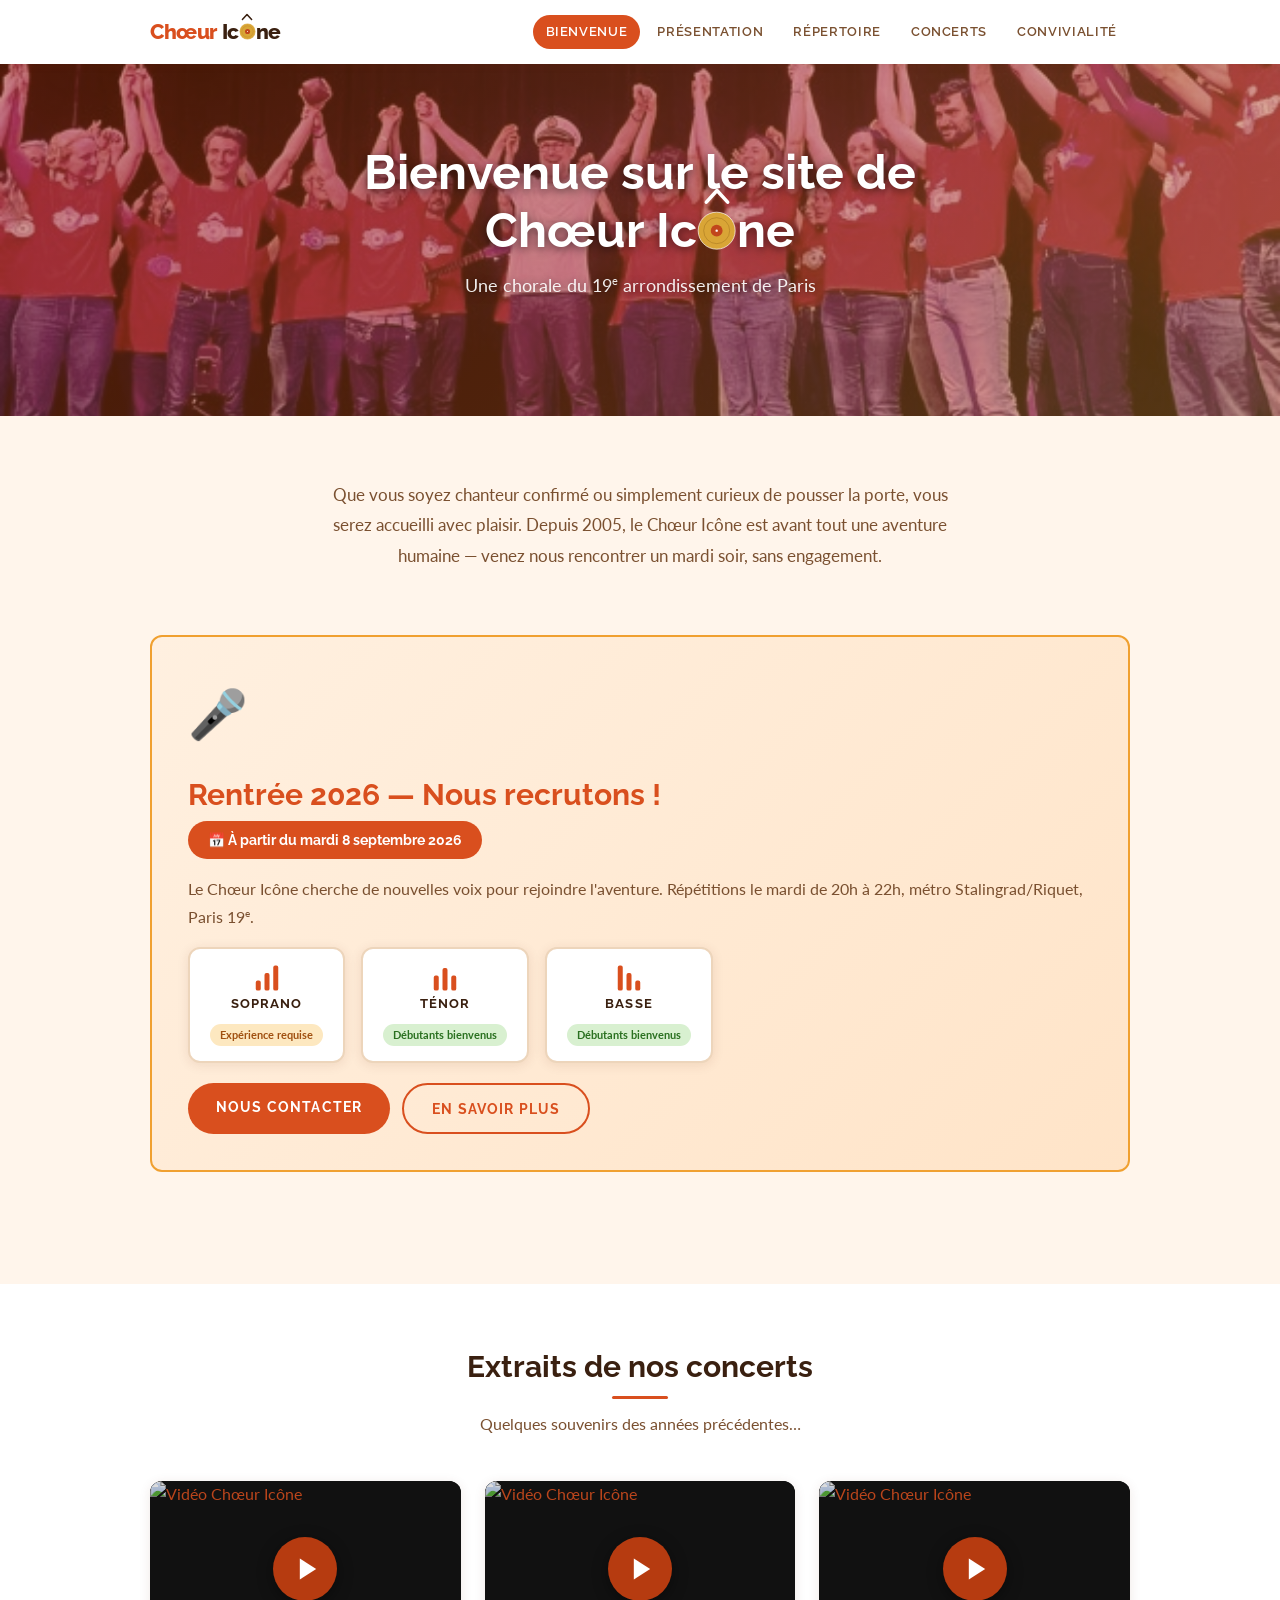
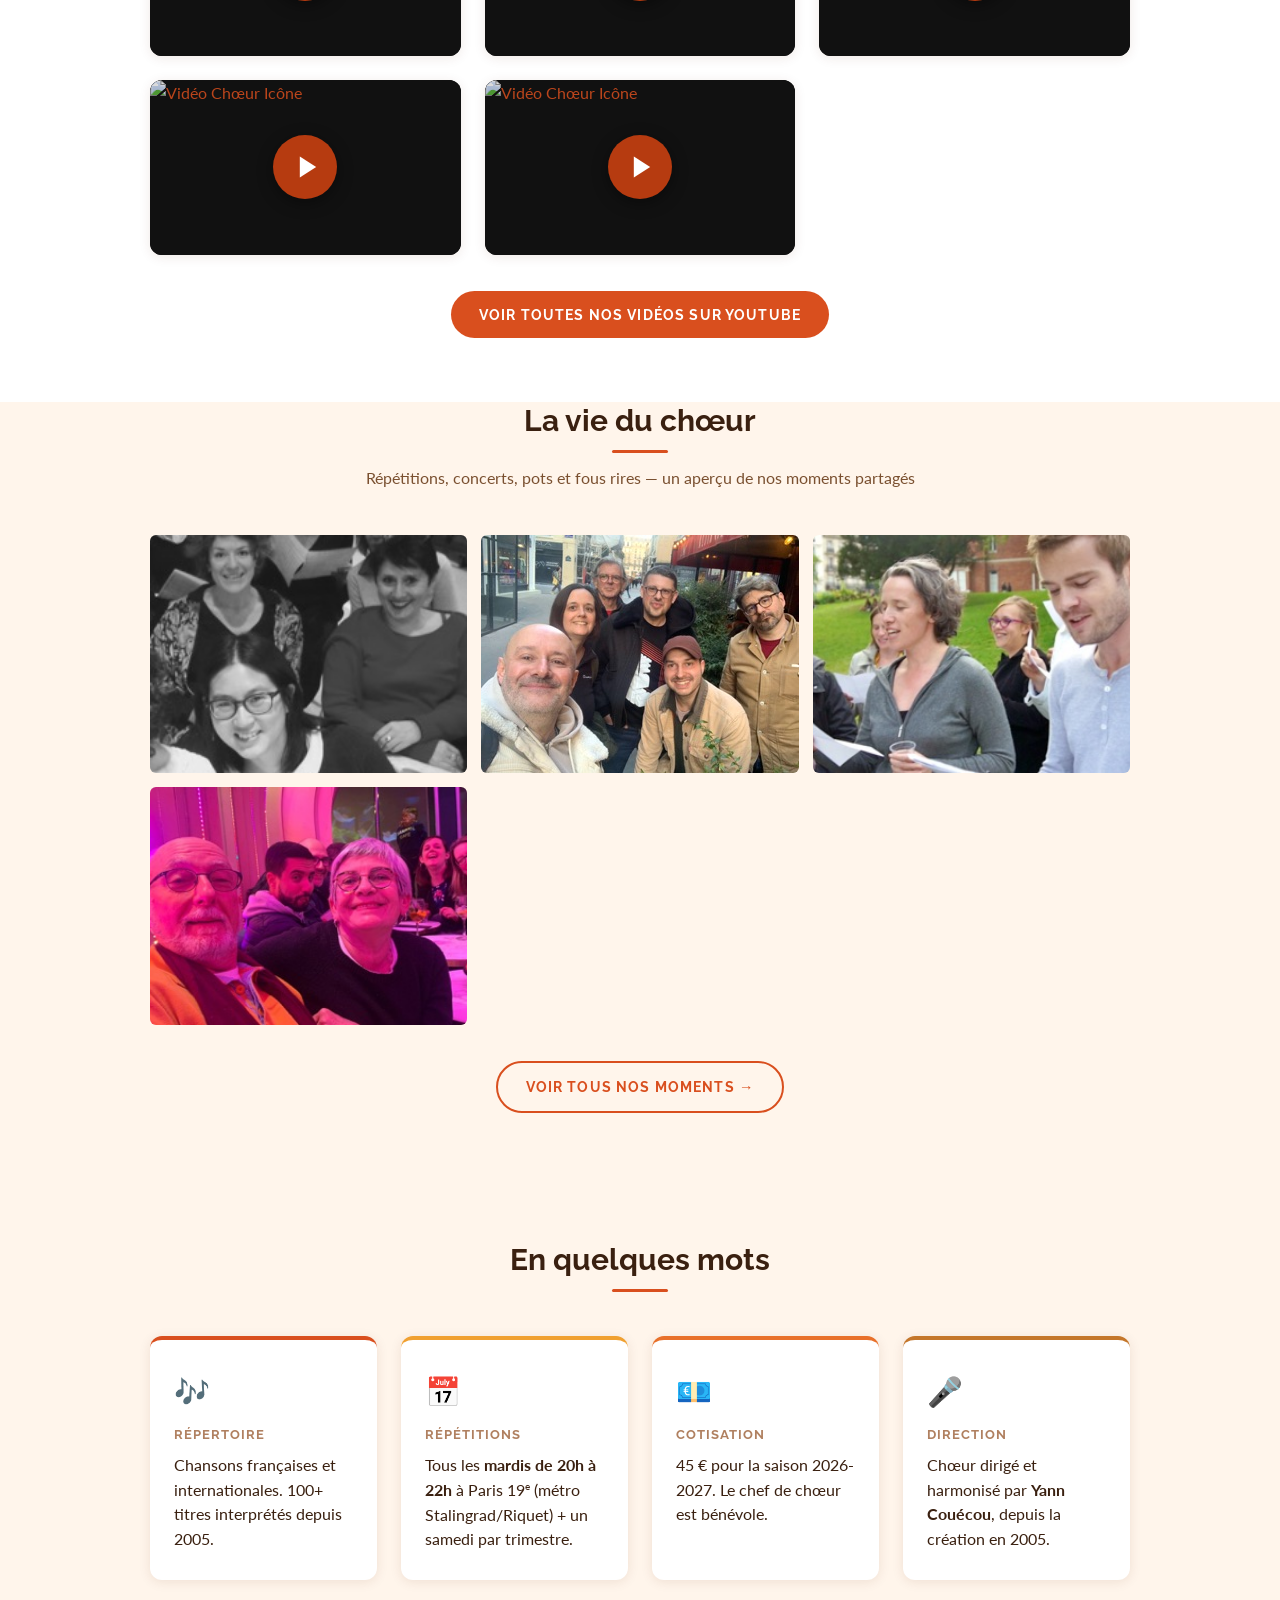
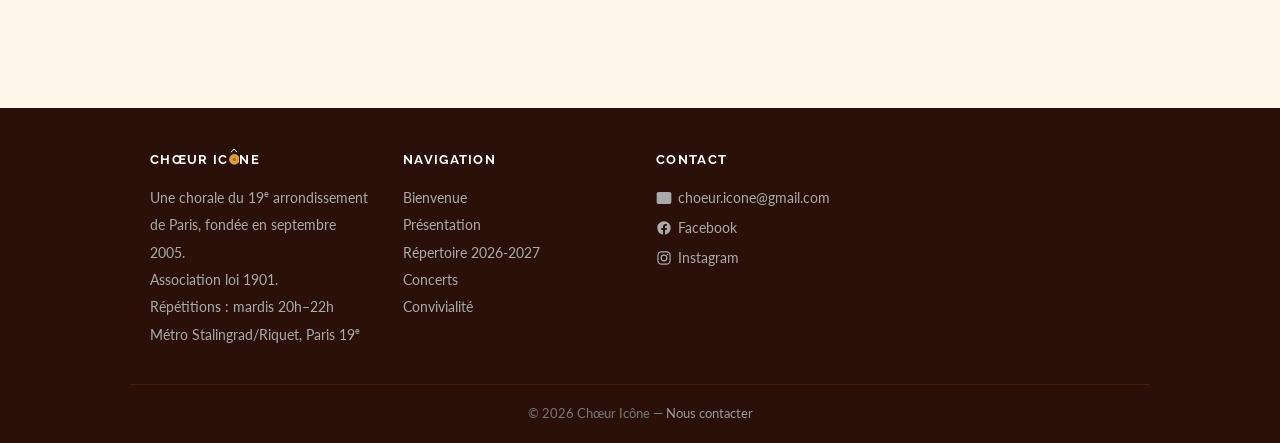
==== icone/index.html @ cbbed384 "orthographe" ====
<!DOCTYPE html>
<html lang="fr">
<head>
  <meta charset="UTF-8">
  <meta name="viewport" content="width=device-width, initial-scale=1.0">
  <title>Chœur Icône — Chorale pop à Paris, 19e arrondissement</title>
  <meta name="description" content="Le Chœur Icône est une chorale pop parisienne du 19e arrondissement. Répertoire français et international, répétitions le mardi soir.">
  <meta name="keywords" content="chorale, chorale Paris, chorale pop, chorale pop Paris, chœur amateur, chorale 19e arrondissement">
  <link rel="icon" type="image/svg+xml" href="media/favicon-icone.svg">
  <meta property="og:type" content="website">
  <meta property="og:title" content="Chœur Icône — Chorale pop à Paris, 19e arrondissement">
  <meta property="og:description" content="Le Chœur Icône est une chorale pop parisienne du 19e arrondissement. Répertoire français et international, répétitions le mardi soir.">
  <meta property="og:image" content="media/bienvenue/Accueil.jpg">
  <meta name="twitter:card" content="summary_large_image">
  <meta name="twitter:title" content="Chœur Icône — Chorale pop à Paris, 19e arrondissement">
  <meta name="twitter:description" content="Le Chœur Icône est une chorale pop parisienne du 19e arrondissement. Répertoire français et international, répétitions le mardi soir.">
  <meta name="twitter:image" content="media/bienvenue/Accueil.jpg">
  <script type="application/ld+json">
  {
    "@context": "https://schema.org",
    "@type": "PerformingGroup",
    "name": "Chœur Icône",
    "genre": "Chorale pop",
    "foundingDate": "2005-09",
    "description": "Chorale pop parisienne fondée en 2005. Répertoire de chansons françaises et internationales, répétitions le mardi soir dans le 19e arrondissement de Paris.",
    "address": {
      "@type": "PostalAddress",
      "addressLocality": "Paris",
      "addressRegion": "Île-de-France",
      "addressCountry": "FR"
    },
    "email": "choeur.icone@gmail.com",
    "sameAs": [
      "https://www.facebook.com/choeur.icone",
      "https://www.instagram.com/choeur_icone"
    ]
  }
  </script>
  <link rel="stylesheet" href="style.css">
</head>
<body>

<header class="site-header">
  <nav class="nav-inner">
    <a href="index.html" class="site-logo">Chœur<span> Ic<span class="icone-mark" aria-hidden="true"><svg class="im-accent" viewBox="0 0 60 40"><path d="M6 34 L30 8 L54 34" fill="none" stroke="currentColor" stroke-width="8" stroke-linecap="round" stroke-linejoin="round"/></svg><svg class="im-disc" viewBox="0 0 100 100"><circle cx="50" cy="50" r="47" fill="#D9A536" stroke="#fff" stroke-width="2" stroke-opacity=".85"/><circle cx="50" cy="50" r="33" fill="none" stroke="#8B5E15" stroke-width="2" opacity=".45"/><circle cx="50" cy="50" r="15" fill="#C1461C"/><circle cx="50" cy="50" r="3" fill="#fff"/></svg></span>ne</span></a>
    <button class="nav-toggle" aria-label="Ouvrir le menu" onclick="toggleMenu(this)">
      <span></span><span></span><span></span>
    </button>
    <ul class="nav-links" id="navLinks">
      <li><a href="index.html" class="active">Bienvenue</a></li>
      <li><a href="presentation.html">Présentation</a></li>
      <li><a href="repertoire.html">Répertoire</a></li>
      <li><a href="concerts.html">Concerts</a></li>
      <li><a href="convivialite.html">Convivialité</a></li>
    </ul>
  </nav>
</header>

<main>

  <!-- ── Hero ── -->
  <section class="home-hero">
    <h1>Bienvenue sur le site de<br>Chœur Ic<span class="icone-mark" aria-hidden="true"><svg class="im-accent" viewBox="0 0 60 40"><path d="M6 34 L30 8 L54 34" fill="none" stroke="currentColor" stroke-width="8" stroke-linecap="round" stroke-linejoin="round"/></svg><svg class="im-disc" viewBox="0 0 100 100"><circle cx="50" cy="50" r="47" fill="#D9A536" stroke="#fff" stroke-width="2" stroke-opacity=".85"/><circle cx="50" cy="50" r="33" fill="none" stroke="#8B5E15" stroke-width="2" opacity=".45"/><circle cx="50" cy="50" r="15" fill="#C1461C"/><circle cx="50" cy="50" r="3" fill="#fff"/></svg></span>ne</h1>
    <p class="subtitle">Une chorale du 19<sup>e</sup> arrondissement de Paris</p>
  </section>

  <!-- ── Mot d'accueil ── -->
  <section class="section" style="padding-bottom:0;">
    <div class="container">
      <p class="welcome-note">Que vous soyez chanteur confirmé ou simplement curieux de pousser la porte, vous serez accueilli avec plaisir. Depuis 2005, le Chœur Icône est avant tout une aventure humaine — venez nous rencontrer un mardi soir, sans engagement.</p>
    </div>
  </section>

  <!-- ── Recrutement ── -->
  <section class="section">
    <div class="container">
      <div class="recruit-banner">
        <div class="recruit-icon">🎤</div>
        <div>
          <h2>Rentrée 2026 — Nous recrutons !</h2>
          <div class="recruit-date">
            📅 À partir du mardi 8 septembre 2026
          </div>
          <p>
            Le Chœur Icône cherche de nouvelles voix pour rejoindre l'aventure.
            Répétitions le mardi de 20h à 22h, métro Stalingrad/Riquet, Paris 19<sup>e</sup>.
          </p>
          <div class="voices-cards">
            <div class="voice-pill">
              <div class="vp-letter"><svg viewBox="0 0 24 24" aria-hidden="true"><rect x="3" y="14" width="4" height="8" rx="1.5"/><rect x="10" y="8" width="4" height="14" rx="1.5"/><rect x="17" y="2" width="4" height="20" rx="1.5"/></svg></div>
              <div class="vp-name">Soprano</div>
              <span class="vp-badge vp-exp">Expérience requise</span>
            </div>
            <div class="voice-pill">
              <div class="vp-letter"><svg viewBox="0 0 24 24" aria-hidden="true"><rect x="3" y="10" width="4" height="12" rx="1.5"/><rect x="10" y="4" width="4" height="18" rx="1.5"/><rect x="17" y="10" width="4" height="12" rx="1.5"/></svg></div>
              <div class="vp-name">Ténor</div>
              <span class="vp-badge vp-ok">Débutants bienvenus</span>
            </div>
            <div class="voice-pill">
              <div class="vp-letter"><svg viewBox="0 0 24 24" aria-hidden="true"><rect x="3" y="2" width="4" height="20" rx="1.5"/><rect x="10" y="8" width="4" height="14" rx="1.5"/><rect x="17" y="14" width="4" height="8" rx="1.5"/></svg></div>
              <div class="vp-name">Basse</div>
              <span class="vp-badge vp-ok">Débutants bienvenus</span>
            </div>
          </div>
          <div style="margin-top:20px; display:flex; gap:12px; flex-wrap:wrap;">
            <a href="mailto:choeur.icone@gmail.com" class="btn btn-primary">Nous contacter</a>
            <a href="presentation.html" class="btn btn-outline">En savoir plus</a>
          </div>
        </div>
      </div>
    </div>
  </section>

  <!-- ── Vidéos ── -->
  <section class="section videos-section">
    <div class="container">
      <div class="section-title">
        <h2>Extraits de nos concerts</h2>
        <p>Quelques souvenirs des années précédentes…</p>
      </div>
      <div class="videos-grid">
                <div class="video-card"><a class="yt-thumb" href="https://www.youtube.com/watch?v=R2TCXdSORWU" target="_blank" rel="noopener"><img src="https://img.youtube.com/vi/R2TCXdSORWU/hqdefault.jpg" alt="Vidéo Chœur Icône" loading="lazy"><div class="yt-play"><svg viewBox="0 0 24 24"><polygon points="5,3 19,12 5,21"/></svg></div></a></div>
                <div class="video-card"><a class="yt-thumb" href="https://www.youtube.com/watch?v=xP069ek9y64" target="_blank" rel="noopener"><img src="https://img.youtube.com/vi/xP069ek9y64/hqdefault.jpg" alt="Vidéo Chœur Icône" loading="lazy"><div class="yt-play"><svg viewBox="0 0 24 24"><polygon points="5,3 19,12 5,21"/></svg></div></a></div>
                <div class="video-card"><a class="yt-thumb" href="https://www.youtube.com/watch?v=Ks94IlJLULU" target="_blank" rel="noopener"><img src="https://img.youtube.com/vi/Ks94IlJLULU/hqdefault.jpg" alt="Vidéo Chœur Icône" loading="lazy"><div class="yt-play"><svg viewBox="0 0 24 24"><polygon points="5,3 19,12 5,21"/></svg></div></a></div>
                <div class="video-card"><a class="yt-thumb" href="https://www.youtube.com/watch?v=s51xKk6wfTs" target="_blank" rel="noopener"><img src="https://img.youtube.com/vi/s51xKk6wfTs/hqdefault.jpg" alt="Vidéo Chœur Icône" loading="lazy"><div class="yt-play"><svg viewBox="0 0 24 24"><polygon points="5,3 19,12 5,21"/></svg></div></a></div>
                <div class="video-card"><a class="yt-thumb" href="https://www.youtube.com/watch?v=pwwQCHZayWg" target="_blank" rel="noopener"><img src="https://img.youtube.com/vi/pwwQCHZayWg/hqdefault.jpg" alt="Vidéo Chœur Icône" loading="lazy"><div class="yt-play"><svg viewBox="0 0 24 24"><polygon points="5,3 19,12 5,21"/></svg></div></a></div>
      </div>
      <div class="videos-footer">
        <a href="https://www.youtube.com/user/ChoeurIcone/videos" target="_blank" rel="noopener" class="btn btn-primary">
          Voir toutes nos vidéos sur YouTube
        </a>
      </div>
    </div>
  </section>

  <!-- ── Aperçu convivialité ── -->
  <section class="section" style="padding-top:0;">
    <div class="container">
      <div class="section-title">
        <h2>La vie du chœur</h2>
        <p>Répétitions, concerts, pots et fous rires — un aperçu de nos moments partagés</p>
      </div>
      <div class="gallery-grid">
        <a class="gallery-item" href="convivialite.html"><img src="media/convivialite/P1020850.jpg" alt="Chœur Icône" loading="lazy"><div class="overlay"><span class="gallery-caption">Chœur Icône</span></div></a>
        <a class="gallery-item" href="convivialite.html"><img src="media/convivialite/WhatsApp%20Image%202025-03-08%20at%2018.15.17.jpg" alt="Moment convivial 2025" loading="lazy"><div class="overlay"><span class="gallery-caption">Moment convivial 2025</span></div></a>
        <a class="gallery-item" href="convivialite.html"><img src="media/convivialite/FDLM2011-01-2-leveled.jpg" alt="Fête de la Musique 2011" loading="lazy"><div class="overlay"><span class="gallery-caption">Fête de la Musique 2011</span></div></a>
        <a class="gallery-item" href="convivialite.html"><img src="media/convivialite/IMG-20231203-WA0002.jpg" alt="Décembre 2023" loading="lazy"><div class="overlay"><span class="gallery-caption">Décembre 2023</span></div></a>
      </div>
      <div class="videos-footer">
        <a href="convivialite.html" class="btn btn-outline">Voir tous nos moments →</a>
      </div>
    </div>
  </section>

  <!-- ── Info rapide ── -->
  <section class="section">
    <div class="container">
      <div class="section-title"><h2>En quelques mots</h2></div>
      <div class="info-grid">
        <div class="info-card">
          <div class="ic-icon">🎶</div>
          <h3>Répertoire</h3>
          <p>Chansons françaises et internationales. 100+ titres interprétés depuis 2005.</p>
        </div>
        <div class="info-card">
          <div class="ic-icon">📅</div>
          <h3>Répétitions</h3>
          <p>Tous les <strong>mardis de 20h à 22h</strong> à Paris 19<sup>e</sup> (métro Stalingrad/Riquet) + un samedi par trimestre.</p>
        </div>
        <div class="info-card">
          <div class="ic-icon">💶</div>
          <h3>Cotisation</h3>
          <p>45 € pour la saison 2026-2027. Le chef de chœur est bénévole.</p>
        </div>
        <div class="info-card">
          <div class="ic-icon">🎤</div>
          <h3>Direction</h3>
          <p>Chœur dirigé et harmonisé par <strong>Yann Couécou</strong>, depuis la création en 2005.</p>
        </div>
      </div>
    </div>
  </section>

</main>

<footer class="site-footer">
  <div class="footer-inner">
    <div class="footer-col">
      <h4>Chœur Ic<span class="icone-mark" aria-hidden="true"><svg class="im-accent" viewBox="0 0 60 40"><path d="M6 34 L30 8 L54 34" fill="none" stroke="currentColor" stroke-width="8" stroke-linecap="round" stroke-linejoin="round"/></svg><svg class="im-disc" viewBox="0 0 100 100"><circle cx="50" cy="50" r="47" fill="#D9A536" stroke="#fff" stroke-width="2" stroke-opacity=".85"/><circle cx="50" cy="50" r="33" fill="none" stroke="#8B5E15" stroke-width="2" opacity=".45"/><circle cx="50" cy="50" r="15" fill="#C1461C"/><circle cx="50" cy="50" r="3" fill="#fff"/></svg></span>ne</h4>
      <p>Une chorale du 19<sup>e</sup> arrondissement de Paris, fondée en septembre 2005.<br>Association loi 1901.<br>Répétitions : mardis 20h–22h<br>Métro Stalingrad/Riquet, Paris 19<sup>e</sup></p>
    </div>
    <div class="footer-col">
      <h4>Navigation</h4>
      <p><a href="index.html">Bienvenue</a><br><a href="presentation.html">Présentation</a><br><a href="repertoire.html">Répertoire 2026-2027</a><br><a href="concerts.html">Concerts</a><br><a href="convivialite.html">Convivialité</a></p>
    </div>
    <div class="footer-col">
      <h4>Contact</h4>
      <p><a class="social-link" href="mailto:choeur.icone@gmail.com"><svg viewBox="0 0 24 24" aria-hidden="true" fill="none" stroke="currentColor" stroke-width="2" stroke-linecap="round" stroke-linejoin="round"><rect x="2" y="4" width="20" height="16" rx="2"/><path d="M2 6l10 7 10-7"/></svg>choeur.icone@gmail.com</a><br>
        <a class="social-link" href="https://www.facebook.com/choeur.icone" target="_blank" rel="noopener"><svg viewBox="0 0 24 24" aria-hidden="true"><path d="M22 12.06C22 6.5 17.52 2 12 2S2 6.5 2 12.06c0 5.02 3.66 9.18 8.44 9.94v-7.03H7.9v-2.91h2.54V9.85c0-2.5 1.49-3.89 3.77-3.89 1.09 0 2.23.2 2.23.2v2.46h-1.26c-1.24 0-1.63.77-1.63 1.56v1.88h2.78l-.44 2.91h-2.34V22c4.78-.76 8.44-4.92 8.44-9.94"/></svg>Facebook</a><br>
        <a class="social-link" href="https://www.instagram.com/choeur_icone" target="_blank" rel="noopener"><svg viewBox="0 0 24 24" aria-hidden="true"><path d="M12 2c-2.72 0-3.06.01-4.12.06-1.06.05-1.79.22-2.43.47-.66.26-1.22.6-1.77 1.16-.56.55-.9 1.11-1.16 1.77-.25.64-.42 1.37-.47 2.43C2 8.94 2 9.28 2 12s.01 3.06.06 4.12c.05 1.06.22 1.79.47 2.43.26.66.6 1.22 1.16 1.77.55.56 1.11.9 1.77 1.16.64.25 1.37.42 2.43.47C8.94 22 9.28 22 12 22s3.06-.01 4.12-.06c1.06-.05 1.79-.22 2.43-.47.66-.26 1.22-.6 1.77-1.16.56-.55.9-1.11 1.16-1.77.25-.64.42-1.37.47-2.43.05-1.06.06-1.4.06-4.12s-.01-3.06-.06-4.12c-.05-1.06-.22-1.79-.47-2.43-.26-.66-.6-1.22-1.16-1.77-.55-.56-1.11-.9-1.77-1.16-.64-.25-1.37-.42-2.43-.47C15.06 2.01 14.72 2 12 2m0 1.8c2.67 0 2.99.01 4.04.06.98.04 1.5.21 1.86.35.47.18.8.4 1.15.75.35.35.57.68.75 1.15.14.36.31.88.35 1.86.05 1.05.06 1.37.06 4.04s-.01 2.99-.06 4.04c-.04.98-.21 1.5-.35 1.86-.18.47-.4.8-.75 1.15-.35.35-.68.57-1.15.75-.36.14-.88.31-1.86.35-1.05.05-1.37.06-4.04.06s-2.99-.01-4.04-.06c-.98-.04-1.5-.21-1.86-.35-.47-.18-.8-.4-1.15-.75-.35-.35-.57-.68-.75-1.15-.14-.36-.31-.88-.35-1.86C3.81 14.99 3.8 14.67 3.8 12s.01-2.99.06-4.04c.04-.98.21-1.5.35-1.86.18-.47.4-.8.75-1.15.35-.35.68-.57 1.15-.75.36-.14.88-.31 1.86-.35C9.01 3.81 9.33 3.8 12 3.8m0 3.05a5.15 5.15 0 1 0 0 10.3 5.15 5.15 0 0 0 0-10.3m0 8.5a3.35 3.35 0 1 1 0-6.7 3.35 3.35 0 0 1 0 6.7m6.55-8.7a1.2 1.2 0 1 1-2.4 0 1.2 1.2 0 0 1 2.4 0"/></svg>Instagram</a>
      </p>
    </div>
  </div>
  <div class="footer-bottom">
    <p>© 2026 Chœur Icône — <a href="mailto:choeur.icone@gmail.com">Nous contacter</a></p>
  </div>
</footer>

<script>
function toggleMenu(btn) {
  const nav = document.getElementById('navLinks');
  nav.classList.toggle('open');
  btn.setAttribute('aria-expanded', nav.classList.contains('open'));
}
document.addEventListener('click', function(e) {
  if (!document.querySelector('.site-header').contains(e.target))
    document.getElementById('navLinks').classList.remove('open');
});
</script>
</body>
</html>
---- icone/style.css ----
@import url('https://fonts.googleapis.com/css2?family=Raleway:wght@400;600;700;800&family=Lato:ital,wght@0,400;0,700;1,400&display=swap');

:root {
  --primary:      #D94F1E;   /* brique chaude */
  --primary-dark: #B53D10;
  --secondary:    #F0A030;   /* ambre */
  --accent:       #E8702A;   /* orange */
  --green:        #C4762A;   /* ocre */
  --bg:           #FFF5EB;   /* crème chaud */
  --bg-card:      #FFFFFF;
  --text:         #3A2010;
  --text-light:   #7A5030;
  --text-muted:   #B08060;
  --border:       #EDD5BB;
  --shadow:       0 2px 12px rgba(100,40,0,0.10);
  --shadow-hover: 0 8px 28px rgba(100,40,0,0.18);
  --radius:       12px;
  --radius-sm:    6px;
  --font-h:       'Raleway', 'Trebuchet MS', sans-serif;
  --font-b:       'Lato', 'Helvetica Neue', sans-serif;
  --max-w:        1020px;
  --nav-h:        64px;
}

*, *::before, *::after { box-sizing: border-box; margin: 0; padding: 0; }
html  { scroll-behavior: smooth; }
body  { font-family: var(--font-b); background: var(--bg); color: var(--text); line-height: 1.65; }
img   { max-width: 100%; height: auto; display: block; }
a     { color: var(--primary); text-decoration: none; transition: color .2s; }
a:hover { color: var(--primary-dark); }
h1,h2,h3,h4 { font-family: var(--font-h); font-weight: 700; line-height: 1.2; color: var(--text); }
h1  { font-size: clamp(1.6rem,4vw,2.4rem); }
h2  { font-size: clamp(1.3rem,3vw,1.9rem); }
h3  { font-size: clamp(1rem,2.5vw,1.3rem); }
sup { font-size: .65em; }

/* ── Layout ── */
.container  { max-width: var(--max-w); margin: 0 auto; padding: 0 20px; }
.section    { padding: 64px 0; }
.section-title { text-align: center; margin-bottom: 44px; }
.section-title h2 { display: inline-block; position: relative; padding-bottom: 14px; }
.section-title h2::after {
  content: ''; position: absolute; bottom: 0; left: 50%; transform: translateX(-50%);
  width: 56px; height: 3px; background: var(--primary); border-radius: 2px;
}
.section-title p { margin-top: 12px; color: var(--text-light); }

/* ── Header / Nav ── */
.site-header {
  background: #fff;
  box-shadow: 0 2px 8px rgba(100,40,0,.09);
  position: sticky; top: 0; z-index: 200;
  height: var(--nav-h);
}
.nav-inner {
  max-width: var(--max-w); margin: 0 auto; padding: 0 20px;
  height: 100%; display: flex; align-items: center; justify-content: space-between;
}
.site-logo {
  font-family: var(--font-h); font-size: 1.3rem; font-weight: 800;
  color: var(--primary); letter-spacing: -.02em;
}
.site-logo span { color: var(--text); }
.icone-mark { position: relative; display: inline-block; width: .82em; height: .82em; vertical-align: -.08em; }
.icone-mark .im-disc { position: absolute; inset: 0; width: 100%; height: 100%; display: block; }
.icone-mark .im-accent { position: absolute; top: -.5em; left: 50%; transform: translateX(-50%); width: .56em; height: .37em; display: block; }
.nav-links { display: flex; list-style: none; gap: 4px; }
.nav-links a {
  display: block; padding: 6px 13px; border-radius: 20px;
  font-family: var(--font-h); font-size: .82rem; font-weight: 600;
  text-transform: uppercase; letter-spacing: .05em; color: var(--text-light);
  transition: background .2s, color .2s;
}
.nav-links a:hover,
.nav-links a.active { background: var(--primary); color: #fff; }
.nav-toggle {
  display: none; background: none; border: none; cursor: pointer;
  padding: 8px; flex-direction: column; gap: 5px;
}
.nav-toggle span { display: block; width: 24px; height: 2px; background: var(--text); border-radius: 2px; }

/* ── Buttons ── */
.btn {
  display: inline-block; padding: 12px 28px; border-radius: 30px;
  font-family: var(--font-h); font-size: .9rem; font-weight: 700;
  text-transform: uppercase; letter-spacing: .08em;
  transition: all .25s; cursor: pointer; border: none;
}
.btn-white { background: #fff; color: var(--primary); }
.btn-white:hover { background: var(--bg); color: var(--primary-dark); transform: translateY(-2px); box-shadow: 0 6px 16px rgba(0,0,0,.15); }
.btn-primary { background: var(--primary); color: #fff; }
.btn-primary:hover { background: var(--primary-dark); transform: translateY(-2px); box-shadow: 0 6px 16px rgba(180,60,16,.35); }
.btn-outline { background: transparent; color: var(--primary); border: 2px solid var(--primary); }
.btn-outline:hover { background: var(--primary); color: #fff; transform: translateY(-2px); }

/* ── Home Hero ── */
.home-hero {
  position: relative; overflow: hidden;
  color: #fff; padding: 80px 20px; text-align: center;
}
.home-hero::before {
  content: ""; position: absolute; inset: 0;
  background: url('media/bienvenue/Accueil.jpg') center/cover no-repeat;
  filter: saturate(.45) brightness(.92);
}
.home-hero::after {
  content: ""; position: absolute; inset: 0;
  background: linear-gradient(135deg, rgba(200,64,16,.35) 0%, rgba(224,96,32,.35) 50%, rgba(240,160,48,.35) 100%);
}
.home-hero h1 {
  position: relative; z-index: 1;
  color: #fff; font-size: clamp(1.8rem,5vw,3rem);
  text-shadow: 0 2px 10px rgba(0,0,0,.55);
  margin-bottom: 12px; max-width: 800px; margin-left: auto; margin-right: auto;
}
.home-hero .subtitle { position: relative; z-index: 1; color: rgba(255,255,255,.92); font-size: 1.1rem; margin-bottom: 36px; text-shadow: 0 2px 10px rgba(0,0,0,.55); }
.concert-card {
  background: rgba(255,255,255,.18); backdrop-filter: blur(10px);
  border: 1px solid rgba(255,255,255,.35); border-radius: var(--radius);
  padding: 24px 32px; max-width: 520px; margin: 0 auto 32px;
}
.concert-card .concert-date  { font-family: var(--font-h); font-size: 1.2rem; font-weight: 700; margin-bottom: 8px; }
.concert-card .concert-venue { font-size: .98rem; opacity: .92; margin-bottom: 20px; }

/* ── Page Hero ── */
.page-hero {
  background: linear-gradient(135deg, #C84010 0%, #F0A030 100%);
  color: #fff; padding: 56px 20px; text-align: center;
}
.page-hero h1 { color: #fff; text-shadow: 0 2px 4px rgba(0,0,0,.18); margin-bottom: 10px; }
.page-hero p  { color: rgba(255,255,255,.92); font-size: 1.05rem; max-width: 600px; margin: 0 auto; }

/* ── Affiche Section ── */
.affiche-inner {
  display: grid; grid-template-columns: 1fr 1fr; gap: 48px; align-items: start;
}
.affiche-img { border-radius: var(--radius); overflow: hidden; box-shadow: var(--shadow-hover); transition: transform .3s; }
.affiche-img:hover { transform: translateY(-4px); }
.affiche-img img { width: 100%; height: auto; }
.affiche-text h2 { margin-bottom: 16px; }
.affiche-text p  { color: var(--text-light); line-height: 1.8; margin-bottom: 16px; }

/* ── Videos ── */
.videos-section { background: #fff; }
.videos-grid    { display: grid; grid-template-columns: repeat(auto-fill,minmax(290px,1fr)); gap: 24px; }
.video-card {
  border-radius: var(--radius); overflow: hidden; box-shadow: var(--shadow); background: #000;
  transition: box-shadow .25s, transform .25s;
}
.video-card:hover { box-shadow: var(--shadow-hover); transform: translateY(-4px); }
/* Vignette cliquable — fonctionne en local ET en ligne */
.yt-thumb {
  display: block; position: relative; padding-bottom: 56.25%; height: 0;
  overflow: hidden; background: #111; text-decoration: none;
}
.yt-thumb img {
  position: absolute; top: 0; left: 0; width: 100%; height: 100%;
  object-fit: cover; opacity: .85; transition: opacity .3s; display: block;
}
.yt-thumb:hover img { opacity: 1; }
.yt-play {
  position: absolute; top: 50%; left: 50%; transform: translate(-50%,-50%);
  width: 64px; height: 64px; background: rgba(200,64,16,.9); border-radius: 50%;
  display: flex; align-items: center; justify-content: center;
  transition: background .25s, transform .25s; box-shadow: 0 4px 16px rgba(0,0,0,.4);
}
.yt-thumb:hover .yt-play { background: var(--primary); transform: translate(-50%,-50%) scale(1.12); }
.yt-play svg { width: 28px; height: 28px; fill: #fff; margin-left: 5px; }
.videos-footer { text-align: center; margin-top: 36px; }

/* ── Info Cards ── */
.info-grid { display: grid; grid-template-columns: repeat(auto-fill,minmax(220px,1fr)); gap: 24px; }
.info-card {
  background: #fff; border-radius: var(--radius); padding: 28px 24px;
  box-shadow: var(--shadow); border-top: 4px solid var(--primary);
  transition: box-shadow .25s, transform .25s;
}
.info-card:nth-child(2) { border-top-color: var(--secondary); }
.info-card:nth-child(3) { border-top-color: var(--accent); }
.info-card:nth-child(4) { border-top-color: var(--green); }
.info-card:hover { box-shadow: var(--shadow-hover); transform: translateY(-3px); }
.info-card .ic-icon { font-size: 1.8rem; margin-bottom: 12px; }
.info-card h3 { font-size: .82rem; text-transform: uppercase; letter-spacing: .08em; color: var(--text-muted); margin-bottom: 10px; }
.info-card p, .info-card a { font-size: .97rem; color: var(--text); line-height: 1.6; }

/* ── Présentation ── */
.pres-grid    { display: grid; grid-template-columns: 1fr 1fr; gap: 48px; align-items: start; }
.pres-photo   { border-radius: var(--radius); overflow: hidden; box-shadow: var(--shadow-hover); }
.pres-photo img { width: 100%; height: auto; }
.text-section h3 {
  font-size: .82rem; text-transform: uppercase; letter-spacing: .12em;
  color: var(--primary); margin: 24px 0 8px;
}
.text-section h3:first-child { margin-top: 0; }
.text-section p { color: var(--text-light); line-height: 1.8; }
.ca-list  { display: flex; flex-wrap: wrap; gap: 8px; margin-top: 10px; }
.ca-badge {
  background: var(--bg); border: 1px solid var(--border); border-radius: 20px;
  padding: 4px 14px; font-size: .85rem; color: var(--text);
}

/* ── Recrutement banner ── */
.recruit-banner {
  background: linear-gradient(135deg, #FFF0E0 0%, #FFE4C8 100%);
  border: 2px solid var(--secondary); border-radius: var(--radius);
  padding: 36px; margin-bottom: 48px;
  display: flex; gap: 24px; align-items: center; flex-wrap: wrap;
}
.recruit-banner .recruit-icon { font-size: 3rem; flex-shrink: 0; }
.recruit-banner h2 { color: var(--primary); margin-bottom: 8px; }
.recruit-banner p  { color: var(--text-light); line-height: 1.75; margin-bottom: 16px; }
.recruit-date {
  display: inline-flex; align-items: center; gap: 8px;
  background: var(--primary); color: #fff; border-radius: 30px;
  padding: 8px 20px; font-family: var(--font-h); font-size: .85rem; font-weight: 700;
  margin-bottom: 16px;
}
.voices-cards { display: flex; gap: 16px; flex-wrap: wrap; margin-top: 16px; }
.voice-pill {
  background: #fff; border: 2px solid var(--border); border-radius: var(--radius);
  padding: 14px 20px; min-width: 130px; text-align: center;
  box-shadow: var(--shadow); transition: box-shadow .2s, transform .2s;
}
.voice-pill:hover { box-shadow: var(--shadow-hover); transform: translateY(-2px); }
.voice-pill .vp-letter { color: var(--primary); display: flex; justify-content: center; }
.voice-pill .vp-letter svg { width: 30px; height: 30px; fill: currentColor; }
.voice-pill .vp-name   { font-family: var(--font-h); font-size: .8rem; font-weight: 700; text-transform: uppercase; letter-spacing: .08em; color: var(--text); margin-bottom: 4px; }
.voice-pill .vp-badge  {
  display: inline-block; font-size: .68rem; font-weight: 700; border-radius: 20px; padding: 2px 10px; margin-top: 6px;
}
.vp-exp  { background: #FDE8C0; color: #A05010; }
.vp-ok   { background: #D8F0D0; color: #2A7020; }

/* ── History ── */
.history-section { background: #fff; }
.history-search  { max-width: 420px; margin: 0 auto 32px; position: relative; }
.history-search input {
  width: 100%; padding: 13px 20px 13px 48px; border: 2px solid var(--border);
  border-radius: 30px; font-size: 1rem; font-family: var(--font-b);
  color: var(--text); background: var(--bg); outline: none; transition: border-color .2s;
}
.history-search input:focus { border-color: var(--primary); }
.history-search .search-icon { position: absolute; left: 18px; top: 50%; transform: translateY(-50%); color: var(--text-muted); font-size: 1.1rem; pointer-events: none; }
.history-list { columns: 2; column-gap: 40px; list-style: none; }
.history-list li { padding: 6px 0; font-size: .9rem; color: var(--text); break-inside: avoid; border-bottom: 1px solid var(--border); }
.history-list li a { color: var(--primary); font-weight: 600; }
.history-list li a:hover { color: var(--primary-dark); }
.history-list .years { color: var(--text-muted); font-size: .8rem; margin-left: 4px; }
.history-list li.hidden { display: none; }

/* ── Répertoire ── */
.repertoire-grid { display: grid; grid-template-columns: repeat(auto-fill,minmax(200px,1fr)); gap: 28px; }
.song-card {
  background: #fff; border-radius: var(--radius); overflow: hidden;
  box-shadow: var(--shadow); transition: box-shadow .25s, transform .25s;
}
.song-card:hover { box-shadow: var(--shadow-hover); transform: translateY(-5px); }
.song-card-img  { width: 100%; aspect-ratio: 1; object-fit: cover; }
.song-card-body { padding: 16px; }
.song-title  { font-family: var(--font-h); font-size: .97rem; font-weight: 700; margin-bottom: 4px; color: var(--text); }
.song-artist { font-size: .84rem; color: var(--text-light); margin-bottom: 4px; }
.song-year   { font-size: .78rem; color: var(--primary); font-family: var(--font-h); font-weight: 700; }

/* ── Concerts ── */
.yt-cta {
  background: linear-gradient(135deg, #CC1800 0%, #990000 100%);
  color: #fff; border-radius: var(--radius); padding: 40px 36px;
  text-align: center; margin: 40px 0;
}
.yt-cta h3 { color: #fff; font-size: 1.5rem; margin-bottom: 12px; }
.yt-cta p  { color: rgba(255,255,255,.9); margin-bottom: 28px; font-size: 1.05rem; }
.btn-yt {
  display: inline-flex; align-items: center; gap: 8px;
  background: #fff; color: #CC0000; padding: 12px 28px; border-radius: 30px;
  font-weight: 700; font-family: var(--font-h); font-size: .95rem; transition: all .25s;
}
.btn-yt:hover { transform: translateY(-2px); box-shadow: 0 6px 20px rgba(0,0,0,.2); color: #CC0000; }
.btn-yt svg { width: 22px; height: 22px; }

.welcome-note { max-width: 640px; margin: 0 auto; text-align: center; font-size: 1.05rem; color: var(--text-light); line-height: 1.8; }

/* ── Concerts ── */
.concert-grid { display: grid; grid-template-columns: repeat(auto-fill,minmax(280px,1fr)); gap: 20px; }
.concert-card { position: relative; border-radius: var(--radius); overflow: hidden; cursor: pointer; aspect-ratio: 4/3; box-shadow: var(--shadow); transition: box-shadow .25s, transform .25s; }
.concert-card:hover { box-shadow: var(--shadow-hover); transform: translateY(-3px); }
.concert-card img { width: 100%; height: 100%; object-fit: cover; display: block; transition: transform .35s ease; }
.concert-card:hover img { transform: scale(1.06); }
.concert-card .cc-overlay { position: absolute; inset: 0; background: linear-gradient(to top, rgba(0,0,0,.78) 0%, rgba(0,0,0,.15) 55%, rgba(0,0,0,0) 100%); display: flex; flex-direction: column; justify-content: flex-end; padding: 16px; }
.concert-card .cc-title { color: #fff; font-family: var(--font-h); font-weight: 700; font-size: 1.05rem; line-height: 1.25; }
.concert-card .cc-year { color: rgba(255,255,255,.85); font-size: .85rem; margin-top: 2px; }
.concert-card .cc-count { position: absolute; top: 12px; right: 12px; background: rgba(0,0,0,.55); color: #fff; font-size: .75rem; font-weight: 600; padding: 4px 10px; border-radius: 20px; }
.lightbox-info { position: absolute; bottom: 22px; left: 0; right: 0; text-align: center; color: #fff; font-size: .9rem; text-shadow: 0 1px 4px rgba(0,0,0,.7); }

/* ── Convivialité ── */
.conviv-intro { background: #fff; border-radius: var(--radius); padding: 32px; box-shadow: var(--shadow); margin-bottom: 40px; }
.conviv-intro p { color: var(--text-light); line-height: 1.8; margin-bottom: 12px; }
.gallery-grid { display: grid; grid-template-columns: repeat(auto-fill,minmax(260px,1fr)); gap: 14px; }
.gallery-item { border-radius: var(--radius-sm); overflow: hidden; aspect-ratio: 4/3; background: var(--border); cursor: pointer; position: relative; }
.gallery-item:focus-visible, .concert-card:focus-visible { outline: 3px solid var(--secondary); outline-offset: 2px; }
.gallery-item img { width: 100%; height: 100%; object-fit: cover; transition: transform .35s ease, filter .35s; display: block; }
.gallery-item:hover img { transform: scale(1.06); filter: brightness(1.08); }
.gallery-item .overlay { position: absolute; inset: 0; background: rgba(0,0,0,0); transition: background .3s; display: flex; align-items: flex-end; padding: 12px; }
.gallery-item:hover .overlay { background: rgba(0,0,0,.45); }
.gallery-caption { color: #fff; font-size: .85rem; font-weight: 600; opacity: 0; transform: translateY(6px); transition: opacity .3s, transform .3s; text-shadow: 0 1px 4px rgba(0,0,0,.6); }
.gallery-item:hover .gallery-caption { opacity: 1; transform: translateY(0); }
/* Lightbox */
.lightbox { display: none; position: fixed; inset: 0; z-index: 500; background: rgba(0,0,0,.92); align-items: center; justify-content: center; }
.lightbox.open { display: flex; }
.lightbox img { max-width: 90vw; max-height: 88vh; border-radius: var(--radius-sm); box-shadow: 0 8px 40px rgba(0,0,0,.6); object-fit: contain; }
.lightbox-close { position: absolute; top: 16px; right: 20px; background: none; border: none; color: #fff; font-size: 2rem; cursor: pointer; line-height: 1; opacity: .8; transition: opacity .2s; }
.lightbox-close:hover { opacity: 1; }
.lightbox-prev, .lightbox-next { position: absolute; top: 50%; transform: translateY(-50%); background: rgba(255,255,255,.12); border: none; color: #fff; font-size: 1.8rem; width: 48px; height: 48px; border-radius: 50%; cursor: pointer; display: flex; align-items: center; justify-content: center; transition: background .2s; }
.lightbox-prev:hover, .lightbox-next:hover { background: rgba(255,255,255,.25); }
.lightbox-prev { left: 16px; }
.lightbox-next { right: 16px; }

/* ── Footer ── */
.site-footer { background: #2A1008; color: #ccc; padding: 44px 0 0; margin-top: 64px; }
.footer-inner { max-width: var(--max-w); margin: 0 auto; padding: 0 20px 36px; display: grid; grid-template-columns: repeat(auto-fill,minmax(200px,1fr)); gap: 32px; }
.footer-col h4 { color: #fff; font-family: var(--font-h); font-size: .82rem; text-transform: uppercase; letter-spacing: .1em; margin-bottom: 16px; }
.footer-col p, .footer-col a { color: #aaa; font-size: .9rem; line-height: 1.9; }

/* ── Liens réseaux sociaux ── */
.social-link { display: inline-flex; align-items: center; gap: 6px; }
.social-link svg { width: 16px; height: 16px; flex-shrink: 0; fill: currentColor; }
.footer-col a:hover { color: var(--secondary); }
.footer-bottom { border-top: 1px solid #44200A; padding: 18px 20px; text-align: center; font-size: .82rem; color: #777; max-width: var(--max-w); margin: 0 auto; }
.footer-bottom a { color: #999; }
.footer-bottom a:hover { color: var(--secondary); }

/* ── Responsive ── */
@media (max-width: 768px) {
  .nav-links { display: none; flex-direction: column; position: absolute; top: var(--nav-h); left: 0; right: 0; background: #fff; padding: 16px 20px 20px; box-shadow: 0 8px 16px rgba(0,0,0,.1); gap: 4px; }
  .nav-links.open { display: flex; }
  .nav-toggle { display: flex; }
  .affiche-inner, .pres-grid { grid-template-columns: 1fr; }
  .history-list { columns: 1; }
  .section { padding: 44px 0; }
  .home-hero { padding: 56px 20px; }
  .concert-card { padding: 20px 24px; }
  .voices-cards { flex-direction: column; }
  .recruit-banner { flex-direction: column; }
  .gallery-grid { grid-template-columns: repeat(2,1fr); gap: 8px; }
}
@media (max-width: 480px) {
  .repertoire-grid { grid-template-columns: repeat(2,1fr); gap: 14px; }
  .videos-grid     { grid-template-columns: 1fr; }
}
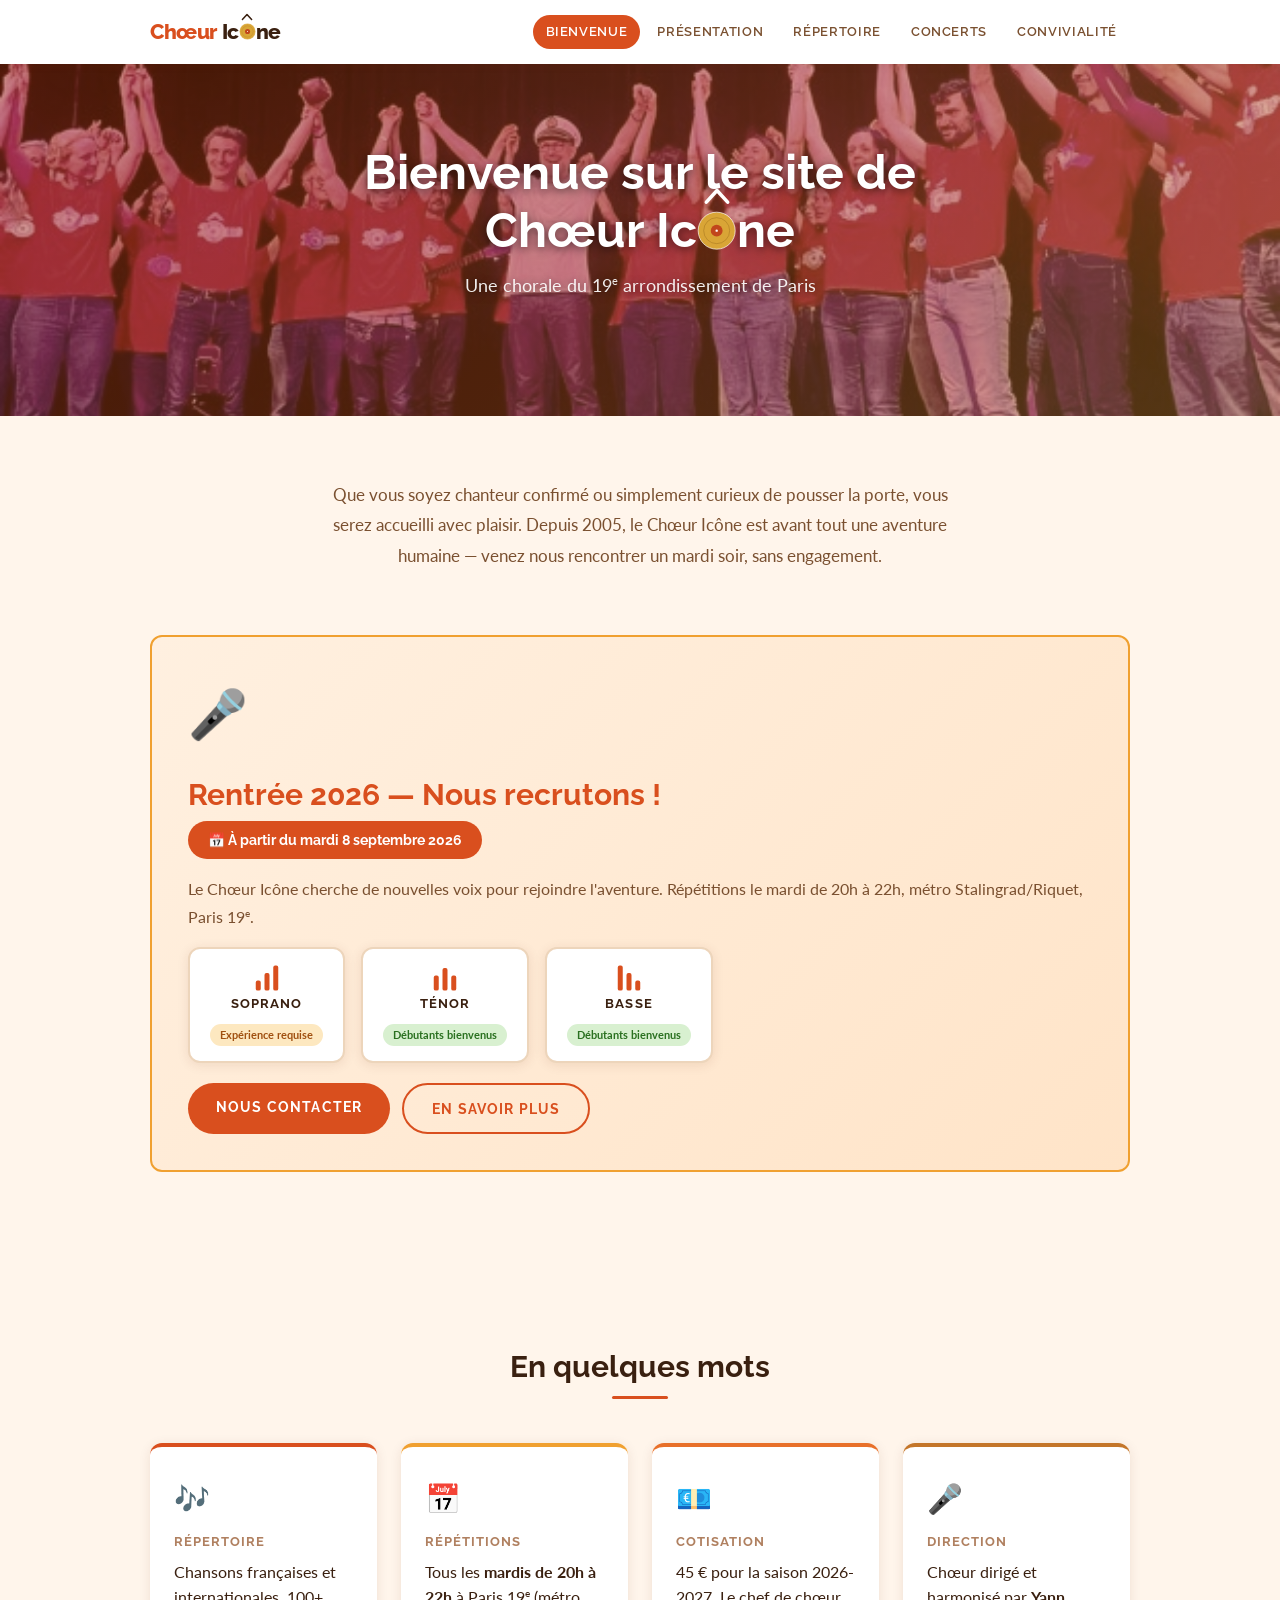
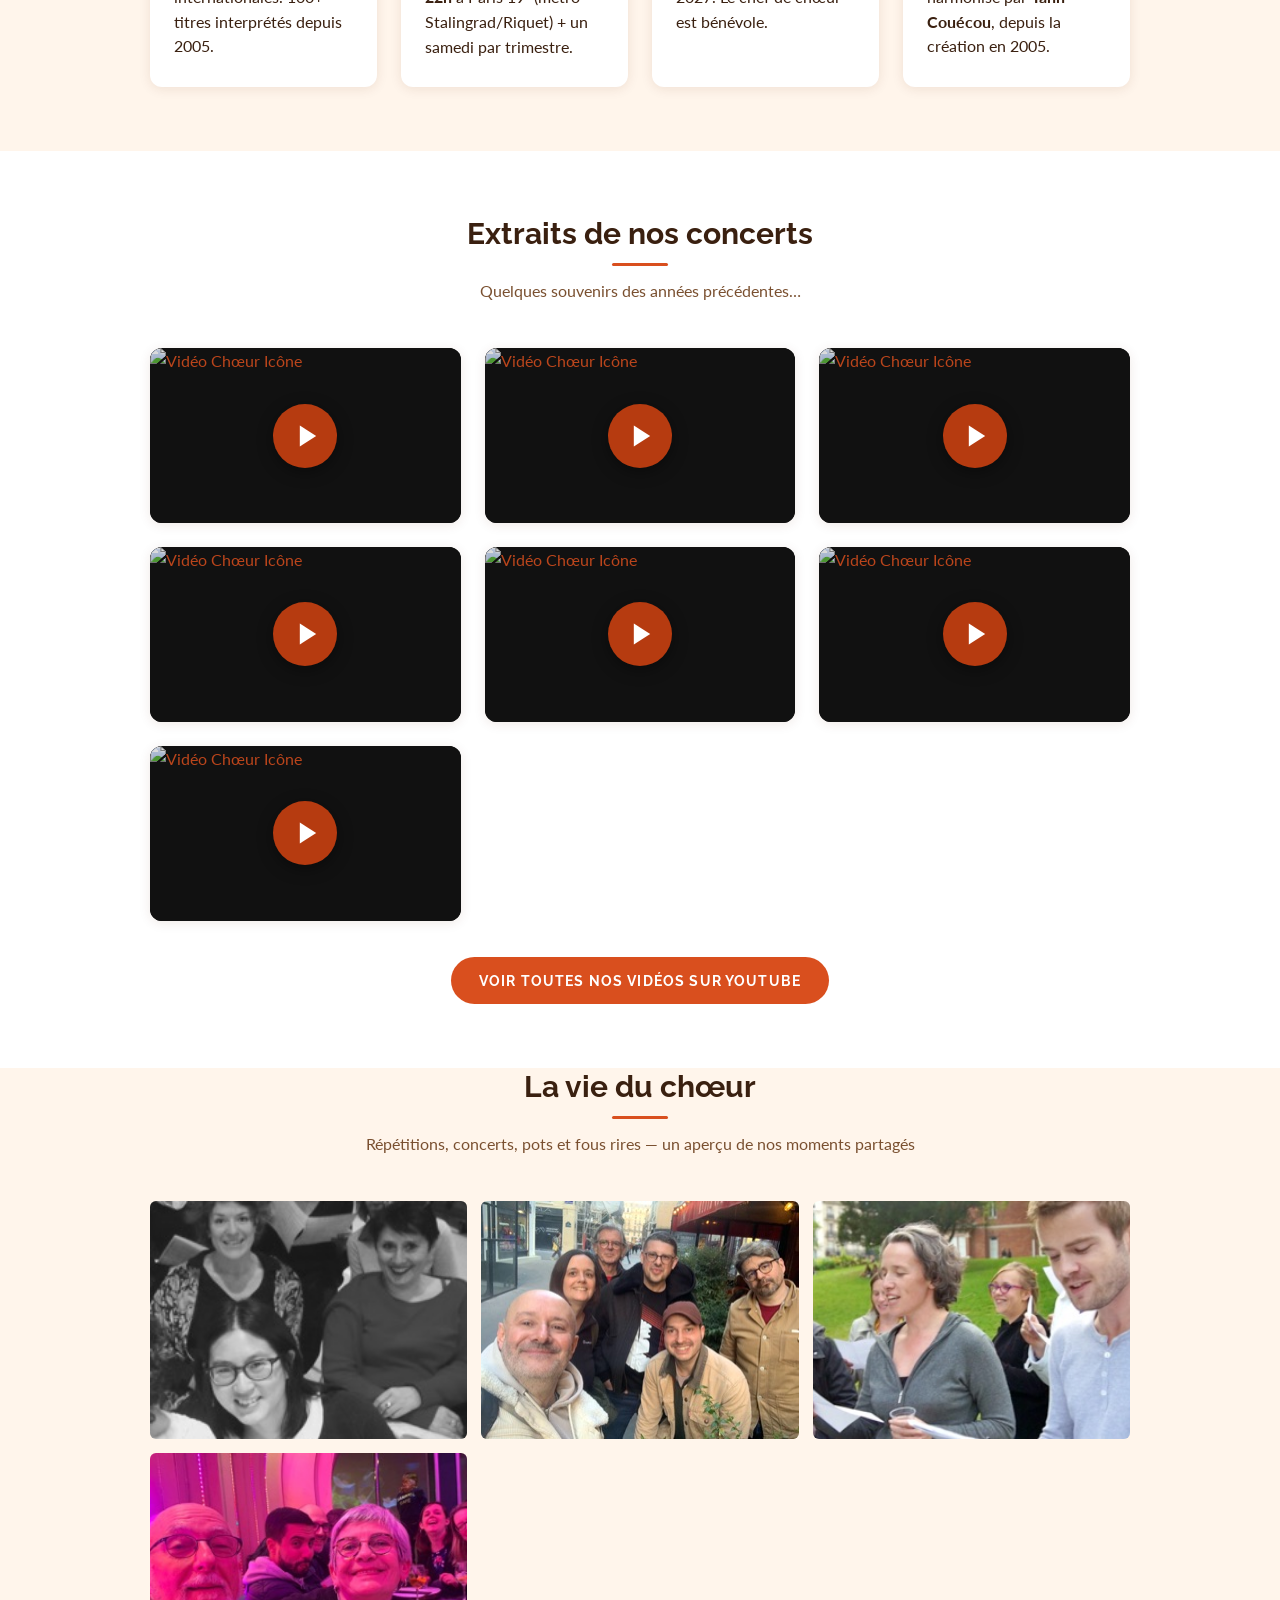
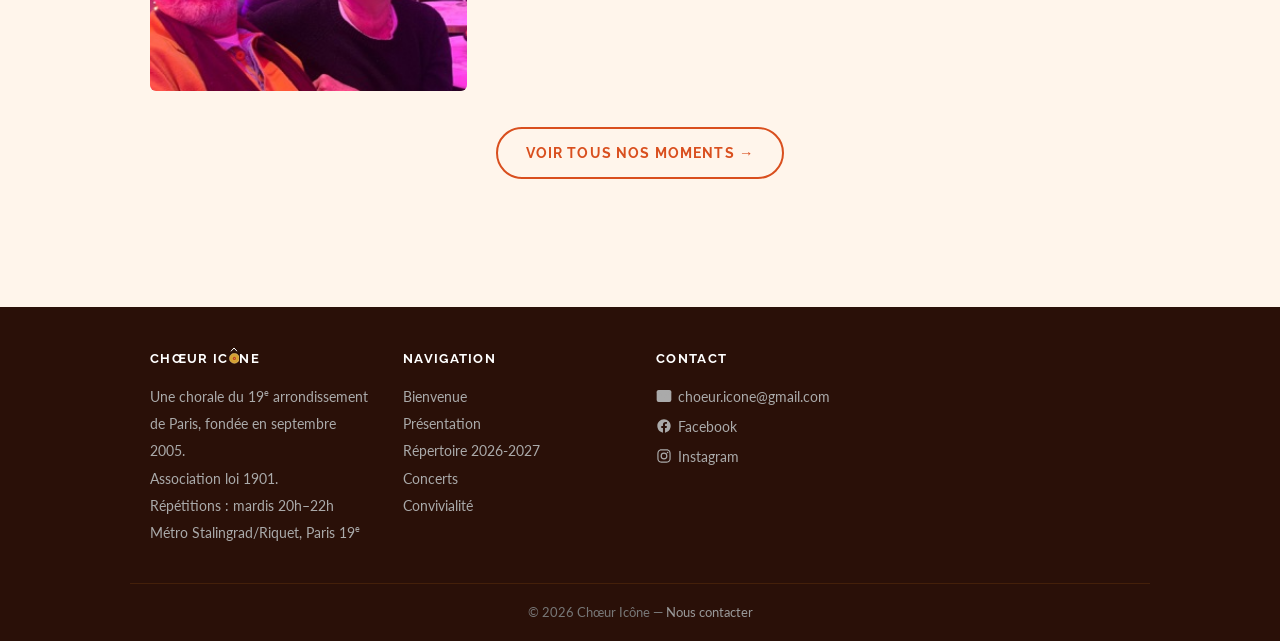
==== commit 55077ace: "videos" ====
--- a/icone/index.html
+++ b/icone/index.html
@@ -111,6 +111,35 @@
     </div>
   </section>
 
+  <!-- ── Info rapide ── -->
+  <section class="section">
+    <div class="container">
+      <div class="section-title"><h2>En quelques mots</h2></div>
+      <div class="info-grid">
+        <div class="info-card">
+          <div class="ic-icon">🎶</div>
+          <h3>Répertoire</h3>
+          <p>Chansons françaises et internationales. 100+ titres interprétés depuis 2005.</p>
+        </div>
+        <div class="info-card">
+          <div class="ic-icon">📅</div>
+          <h3>Répétitions</h3>
+          <p>Tous les <strong>mardis de 20h à 22h</strong> à Paris 19<sup>e</sup> (métro Stalingrad/Riquet) + un samedi par trimestre.</p>
+        </div>
+        <div class="info-card">
+          <div class="ic-icon">💶</div>
+          <h3>Cotisation</h3>
+          <p>45 € pour la saison 2026-2027. Le chef de chœur est bénévole.</p>
+        </div>
+        <div class="info-card">
+          <div class="ic-icon">🎤</div>
+          <h3>Direction</h3>
+          <p>Chœur dirigé et harmonisé par <strong>Yann Couécou</strong>, depuis la création en 2005.</p>
+        </div>
+      </div>
+    </div>
+  </section>
+
   <!-- ── Vidéos ── -->
   <section class="section videos-section">
     <div class="container">
@@ -119,6 +148,8 @@
         <p>Quelques souvenirs des années précédentes…</p>
       </div>
       <div class="videos-grid">
+                <div class="video-card"><a class="yt-thumb" href="https://youtu.be/jkbZrITTfz8" target="_blank" rel="noopener"><img src="https://img.youtube.com/vi/jkbZrITTfz8/hqdefault.jpg" alt="Vidéo Chœur Icône" loading="lazy"><div class="yt-play"><svg viewBox="0 0 24 24"><polygon points="5,3 19,12 5,21"/></svg></div></a></div>
+                <div class="video-card"><a class="yt-thumb" href="https://youtu.be/ThNOUtQCadc" target="_blank" rel="noopener"><img src="https://img.youtube.com/vi/ThNOUtQCadc/hqdefault.jpg" alt="Vidéo Chœur Icône" loading="lazy"><div class="yt-play"><svg viewBox="0 0 24 24"><polygon points="5,3 19,12 5,21"/></svg></div></a></div>
                 <div class="video-card"><a class="yt-thumb" href="https://www.youtube.com/watch?v=R2TCXdSORWU" target="_blank" rel="noopener"><img src="https://img.youtube.com/vi/R2TCXdSORWU/hqdefault.jpg" alt="Vidéo Chœur Icône" loading="lazy"><div class="yt-play"><svg viewBox="0 0 24 24"><polygon points="5,3 19,12 5,21"/></svg></div></a></div>
                 <div class="video-card"><a class="yt-thumb" href="https://www.youtube.com/watch?v=xP069ek9y64" target="_blank" rel="noopener"><img src="https://img.youtube.com/vi/xP069ek9y64/hqdefault.jpg" alt="Vidéo Chœur Icône" loading="lazy"><div class="yt-play"><svg viewBox="0 0 24 24"><polygon points="5,3 19,12 5,21"/></svg></div></a></div>
                 <div class="video-card"><a class="yt-thumb" href="https://www.youtube.com/watch?v=Ks94IlJLULU" target="_blank" rel="noopener"><img src="https://img.youtube.com/vi/Ks94IlJLULU/hqdefault.jpg" alt="Vidéo Chœur Icône" loading="lazy"><div class="yt-play"><svg viewBox="0 0 24 24"><polygon points="5,3 19,12 5,21"/></svg></div></a></div>
@@ -148,35 +179,6 @@
       </div>
       <div class="videos-footer">
         <a href="convivialite.html" class="btn btn-outline">Voir tous nos moments →</a>
-      </div>
-    </div>
-  </section>
-
-  <!-- ── Info rapide ── -->
-  <section class="section">
-    <div class="container">
-      <div class="section-title"><h2>En quelques mots</h2></div>
-      <div class="info-grid">
-        <div class="info-card">
-          <div class="ic-icon">🎶</div>
-          <h3>Répertoire</h3>
-          <p>Chansons françaises et internationales. 100+ titres interprétés depuis 2005.</p>
-        </div>
-        <div class="info-card">
-          <div class="ic-icon">📅</div>
-          <h3>Répétitions</h3>
-          <p>Tous les <strong>mardis de 20h à 22h</strong> à Paris 19<sup>e</sup> (métro Stalingrad/Riquet) + un samedi par trimestre.</p>
-        </div>
-        <div class="info-card">
-          <div class="ic-icon">💶</div>
-          <h3>Cotisation</h3>
-          <p>45 € pour la saison 2026-2027. Le chef de chœur est bénévole.</p>
-        </div>
-        <div class="info-card">
-          <div class="ic-icon">🎤</div>
-          <h3>Direction</h3>
-          <p>Chœur dirigé et harmonisé par <strong>Yann Couécou</strong>, depuis la création en 2005.</p>
-        </div>
       </div>
     </div>
   </section>
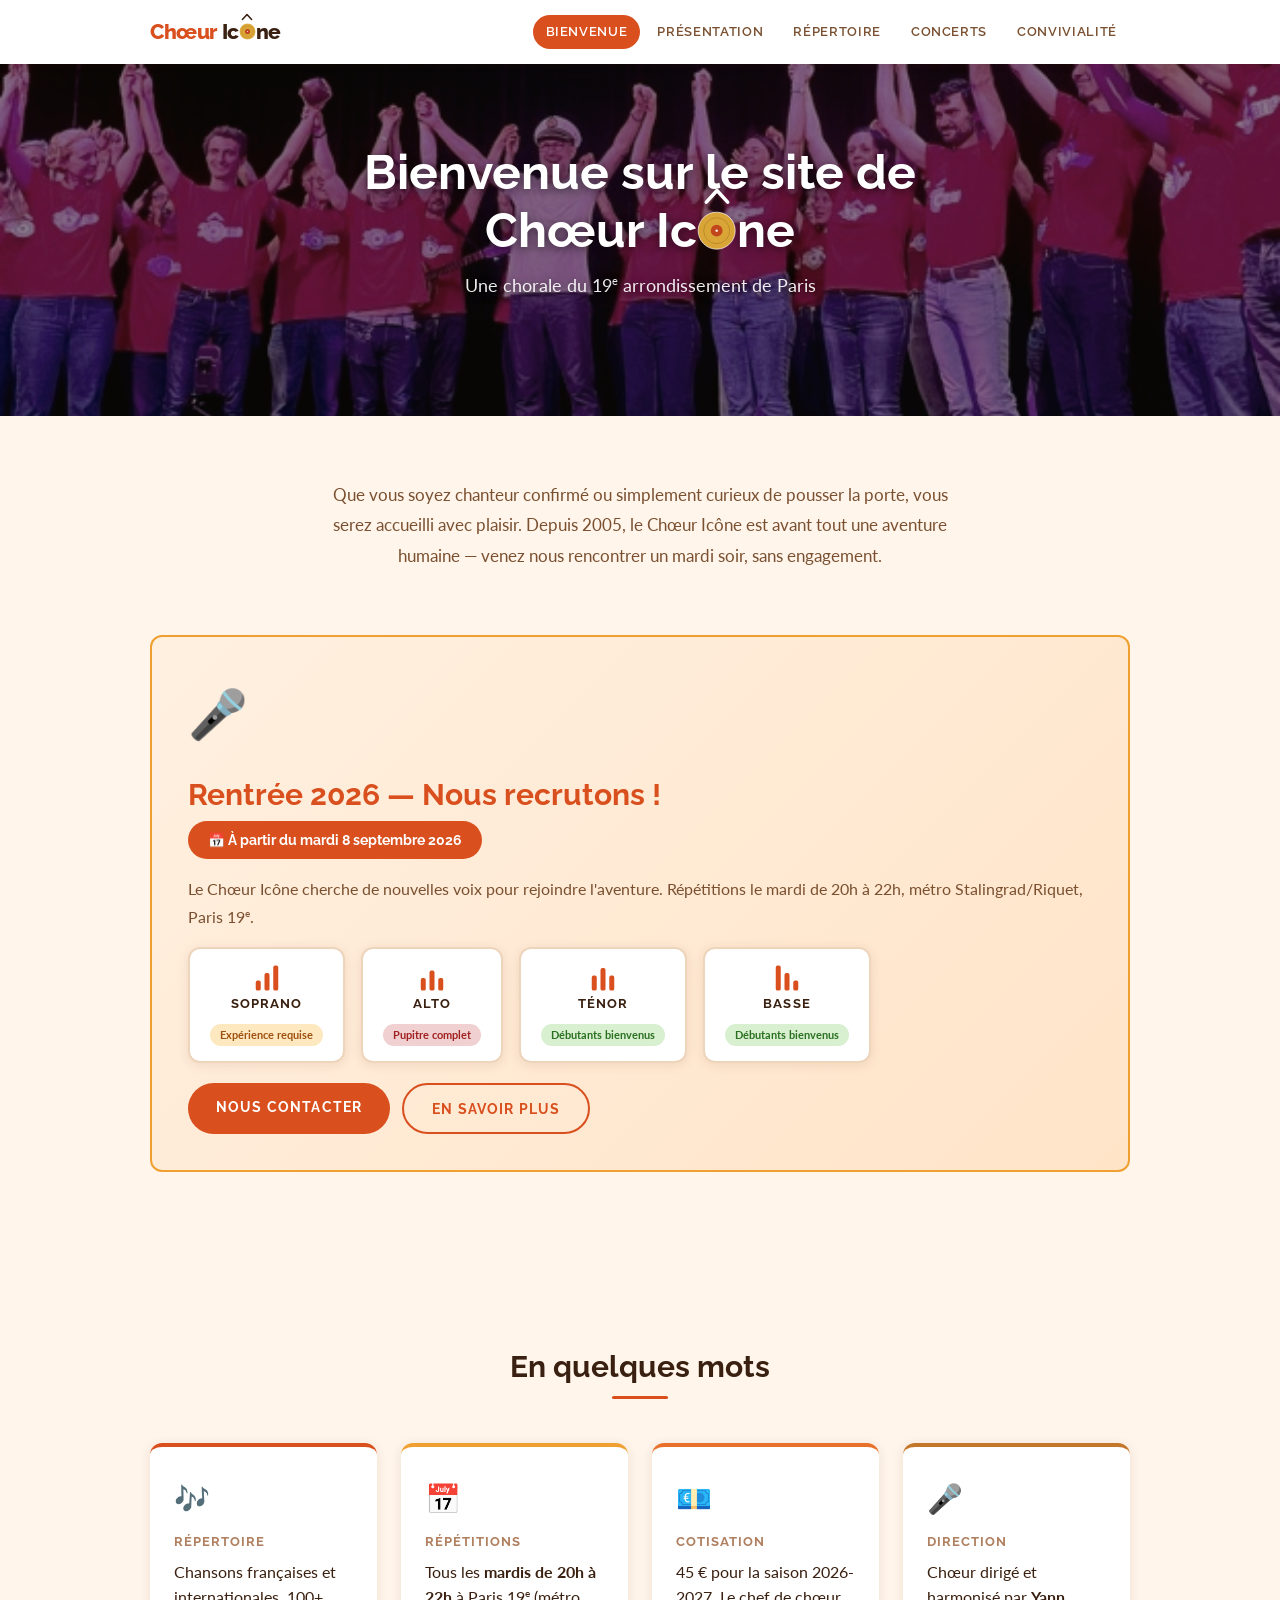
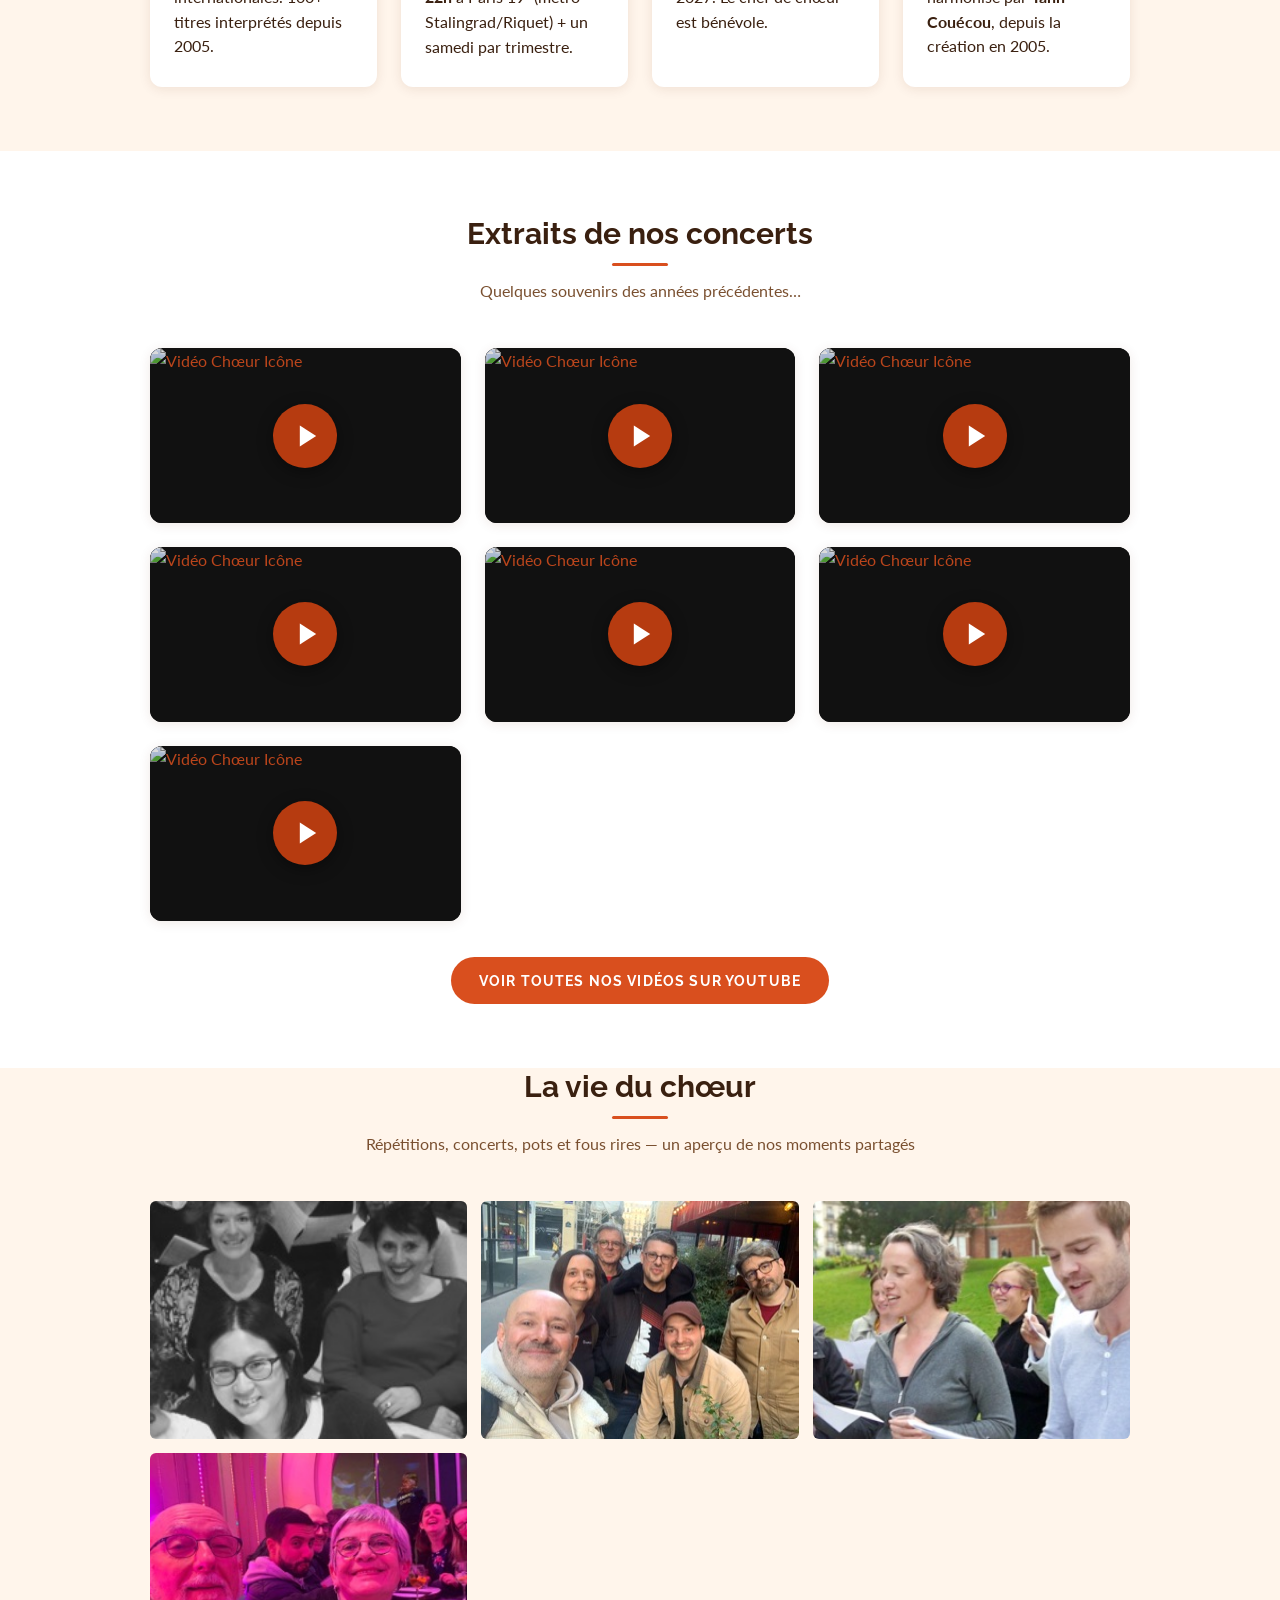
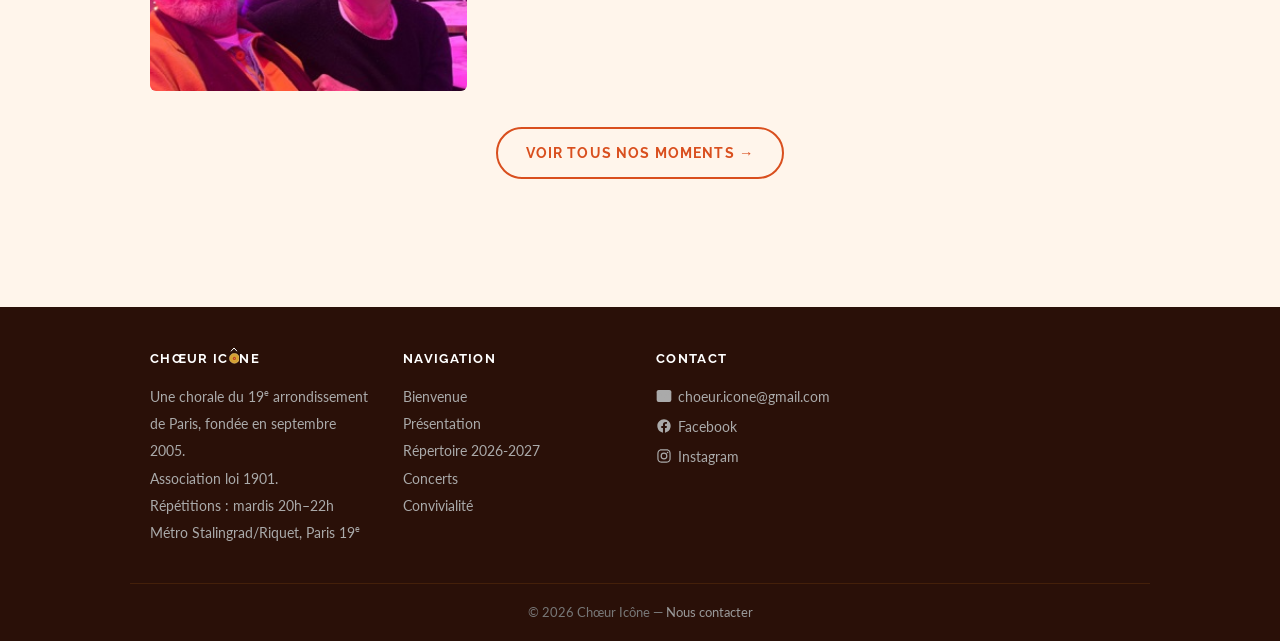
==== commit 8b0569b1: "remaqrues F" ====
--- a/icone/index.html
+++ b/icone/index.html
@@ -92,6 +92,11 @@
               <span class="vp-badge vp-exp">Expérience requise</span>
             </div>
             <div class="voice-pill">
+              <div class="vp-letter"><svg viewBox="0 0 24 24" aria-hidden="true"><rect x="3" y="12" width="4" height="10" rx="1.5"/><rect x="10" y="6" width="4" height="16" rx="1.5"/><rect x="17" y="12" width="4" height="10" rx="1.5"/></svg></div>
+              <div class="vp-name">Alto</div>
+              <span class="vp-badge vp-full">Pupitre complet</span>
+            </div>
+            <div class="voice-pill">
               <div class="vp-letter"><svg viewBox="0 0 24 24" aria-hidden="true"><rect x="3" y="10" width="4" height="12" rx="1.5"/><rect x="10" y="4" width="4" height="18" rx="1.5"/><rect x="17" y="10" width="4" height="12" rx="1.5"/></svg></div>
               <div class="vp-name">Ténor</div>
               <span class="vp-badge vp-ok">Débutants bienvenus</span>
--- a/icone/style.css
+++ b/icone/style.css
@@ -101,11 +101,11 @@
 .home-hero::before {
   content: ""; position: absolute; inset: 0;
   background: url('media/bienvenue/Accueil.jpg') center/cover no-repeat;
-  filter: saturate(.45) brightness(.92);
+  filter: saturate(.55) hue-rotate(-10deg) contrast(1.05) brightness(.93);
 }
 .home-hero::after {
   content: ""; position: absolute; inset: 0;
-  background: linear-gradient(135deg, rgba(200,64,16,.35) 0%, rgba(224,96,32,.35) 50%, rgba(240,160,48,.35) 100%);
+  background: rgba(20,15,11,.4);
 }
 .home-hero h1 {
   position: relative; z-index: 1;
@@ -230,6 +230,7 @@
 }
 .vp-exp  { background: #FDE8C0; color: #A05010; }
 .vp-ok   { background: #D8F0D0; color: #2A7020; }
+.vp-full { background: #F0D0D0; color: #A02020; }
 
 /* ── History ── */
 .history-section { background: #fff; }
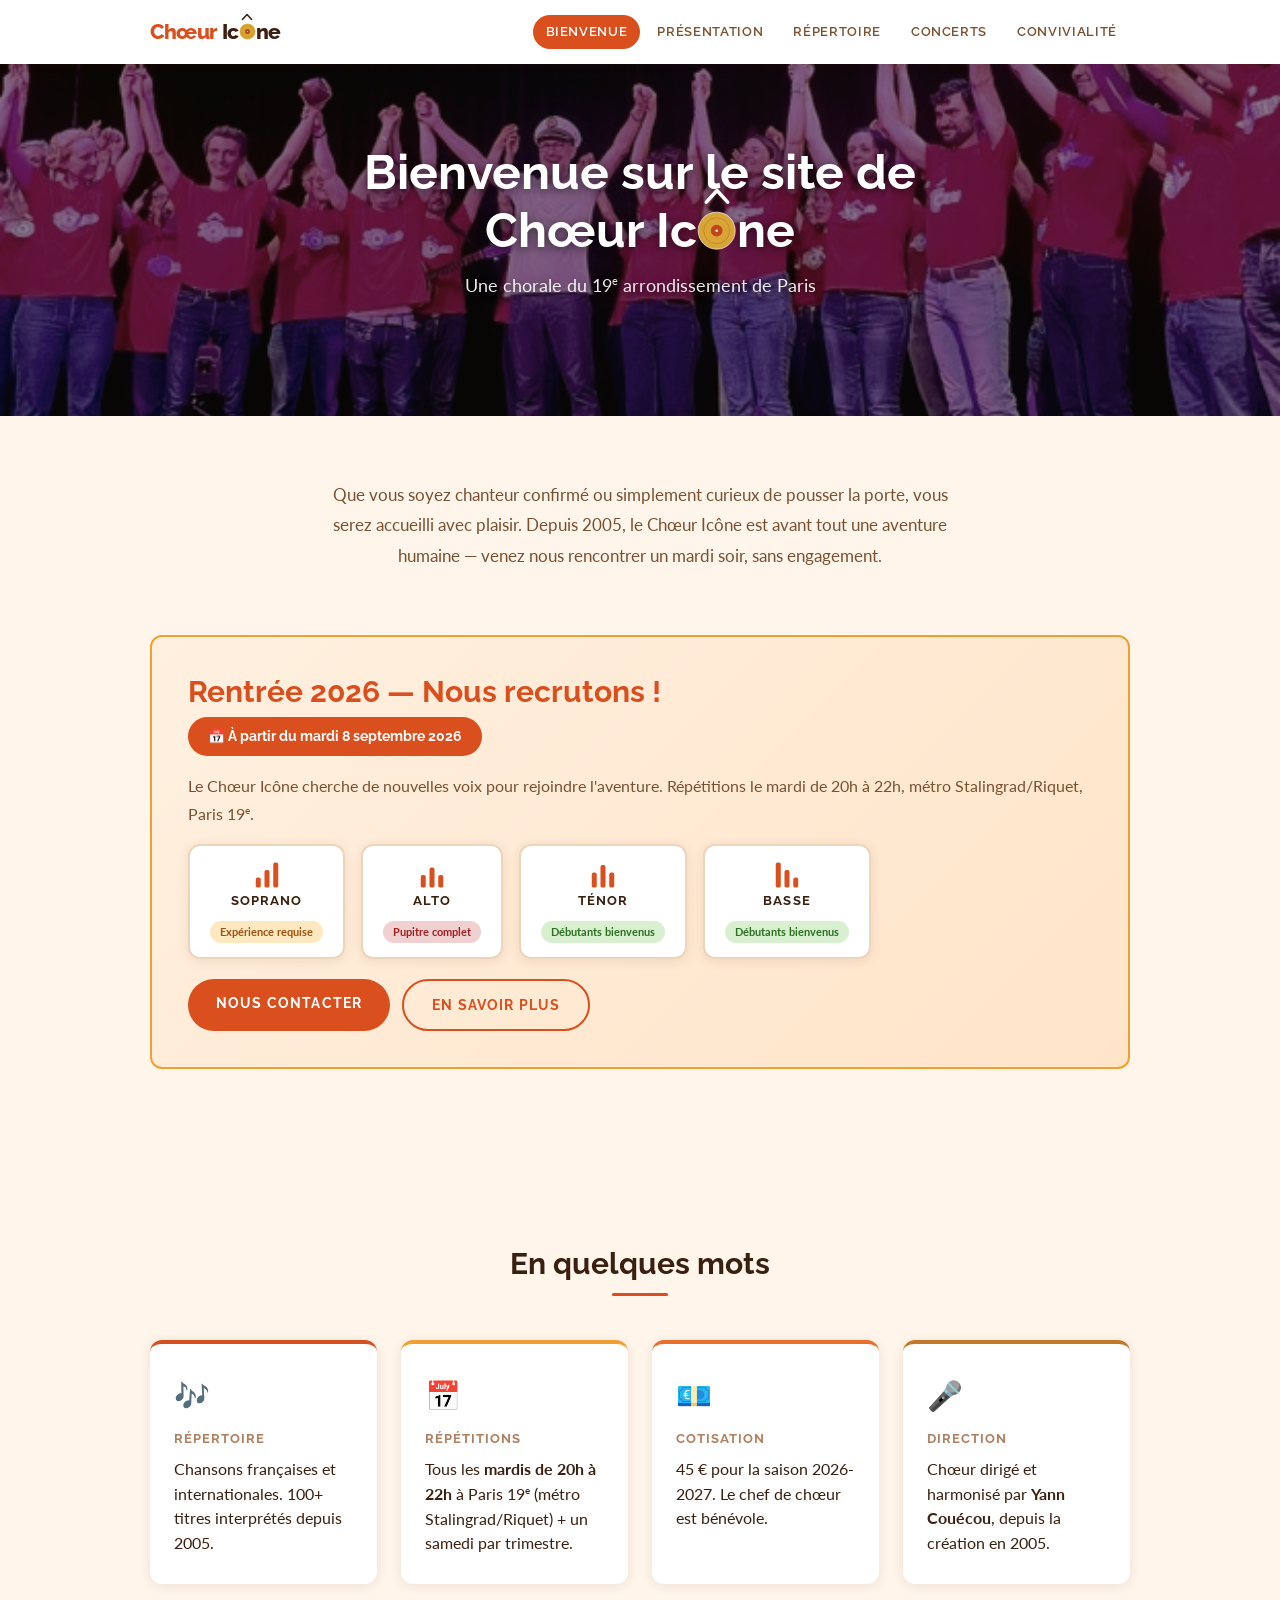
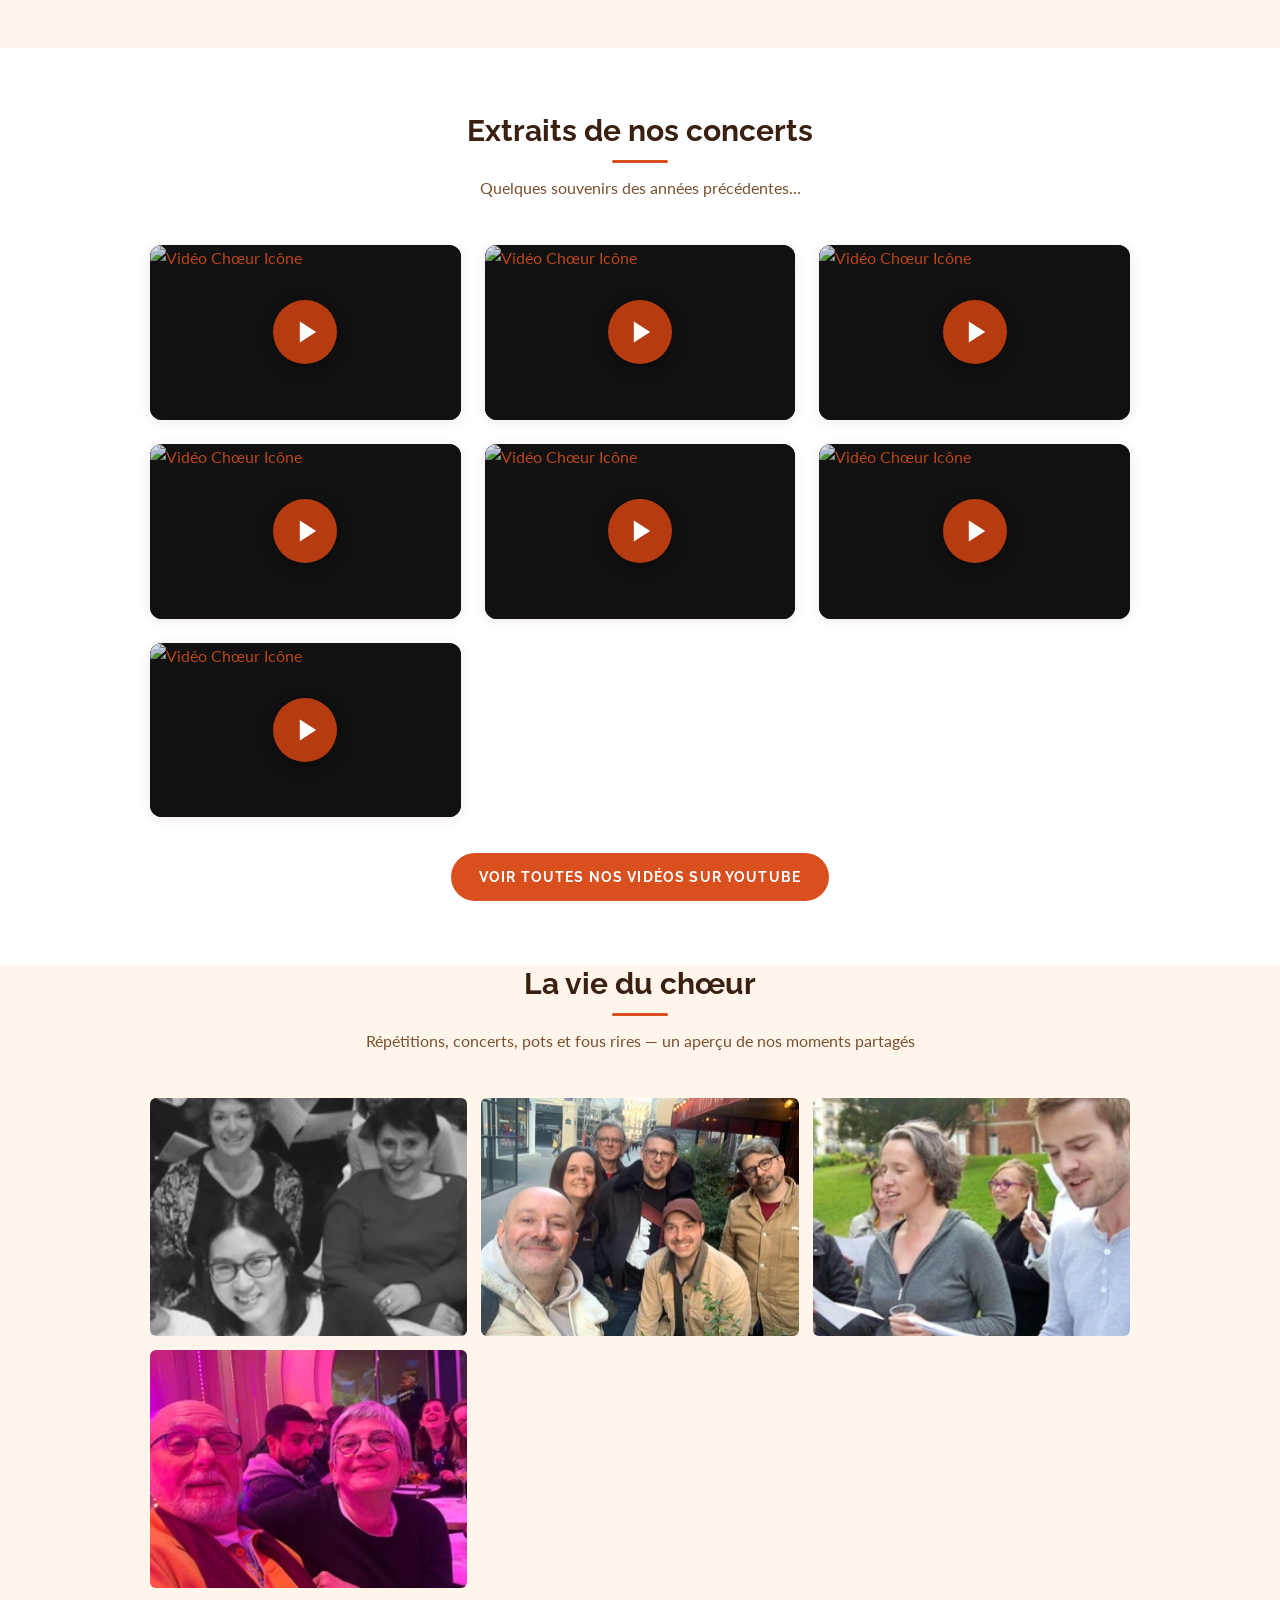
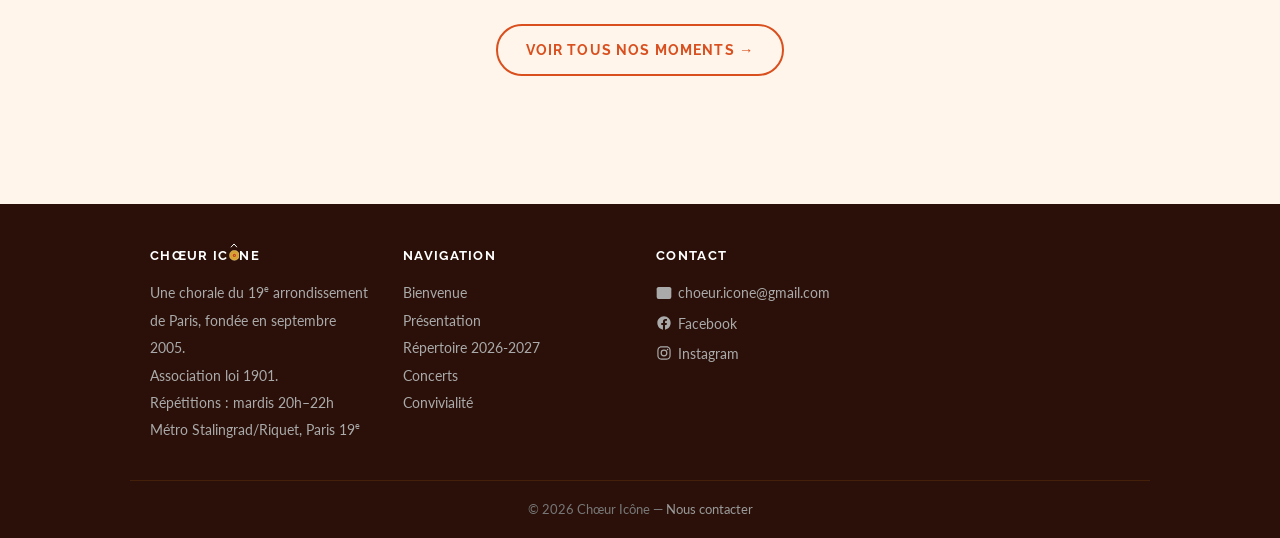
==== commit 5257dae3: "icone" ====
--- a/icone/index.html
+++ b/icone/index.html
@@ -75,7 +75,6 @@
   <section class="section">
     <div class="container">
       <div class="recruit-banner">
-        <div class="recruit-icon">🎤</div>
         <div>
           <h2>Rentrée 2026 — Nous recrutons !</h2>
           <div class="recruit-date">
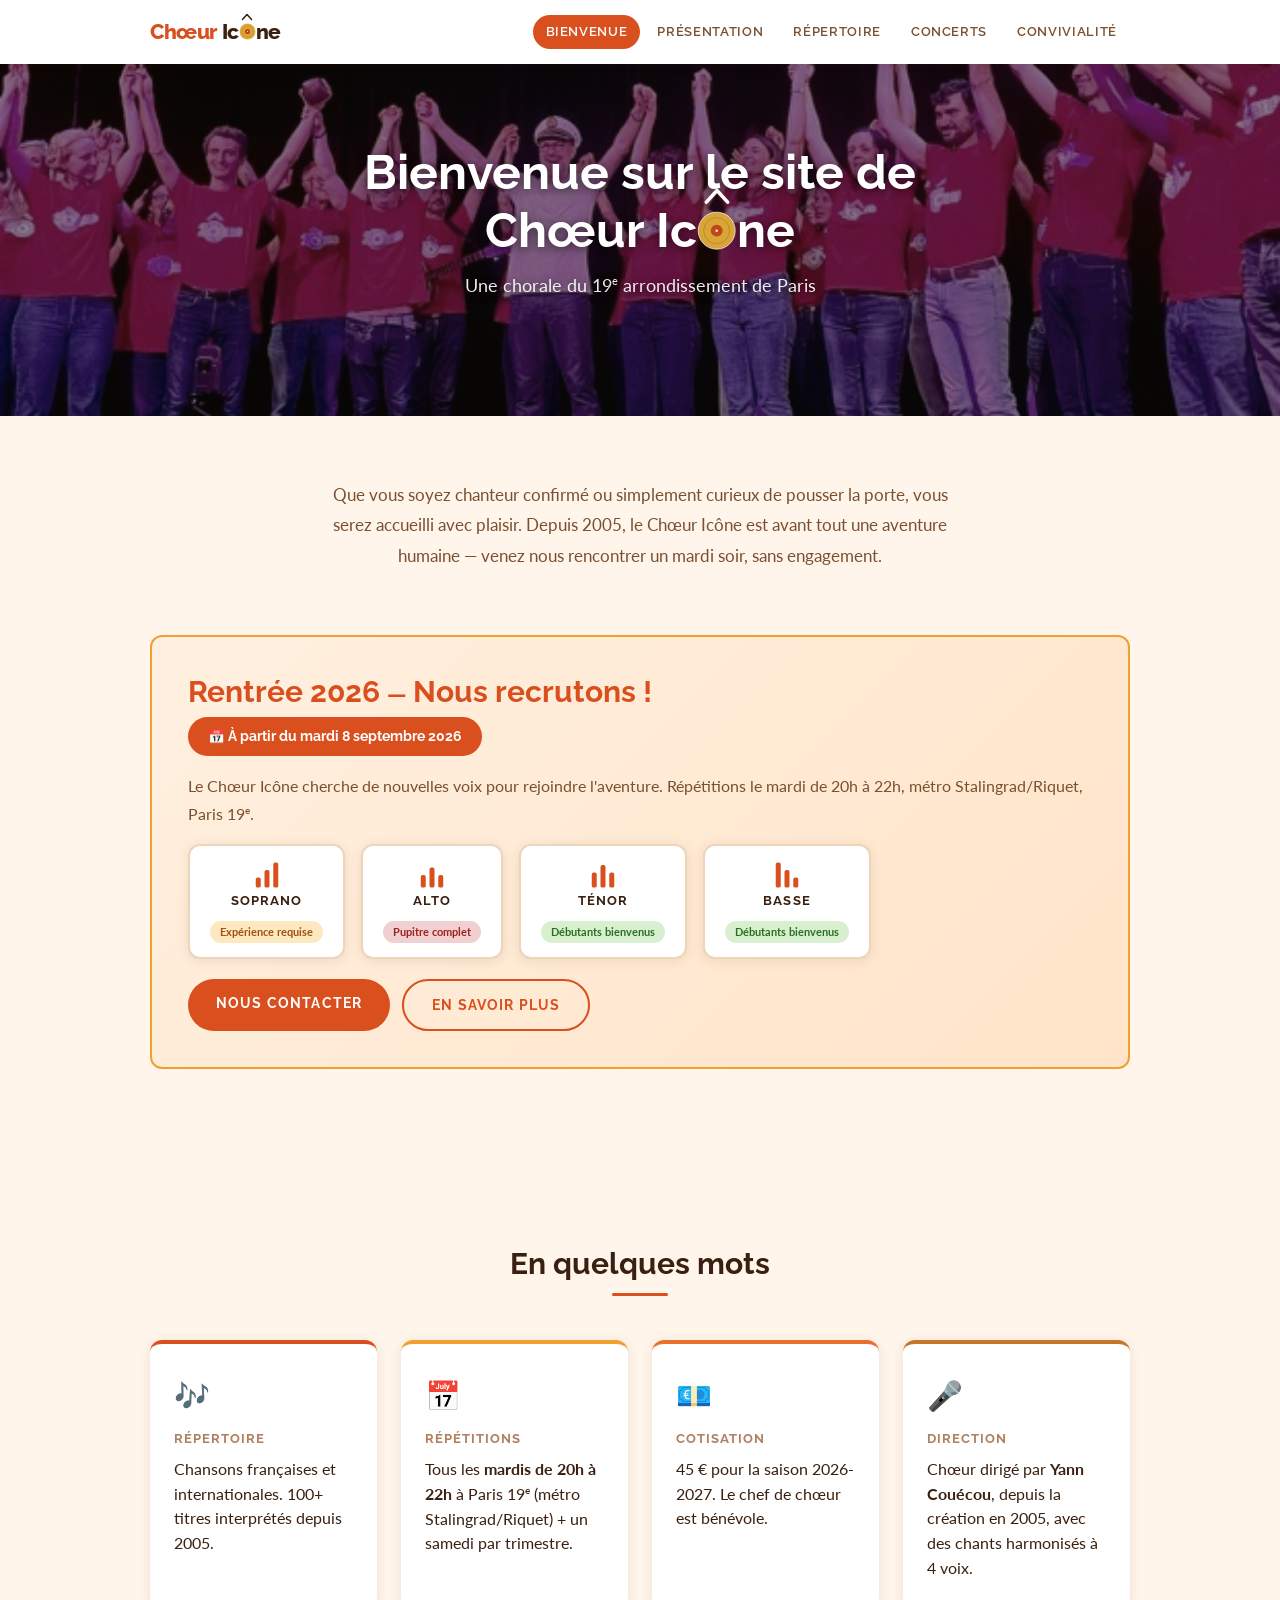
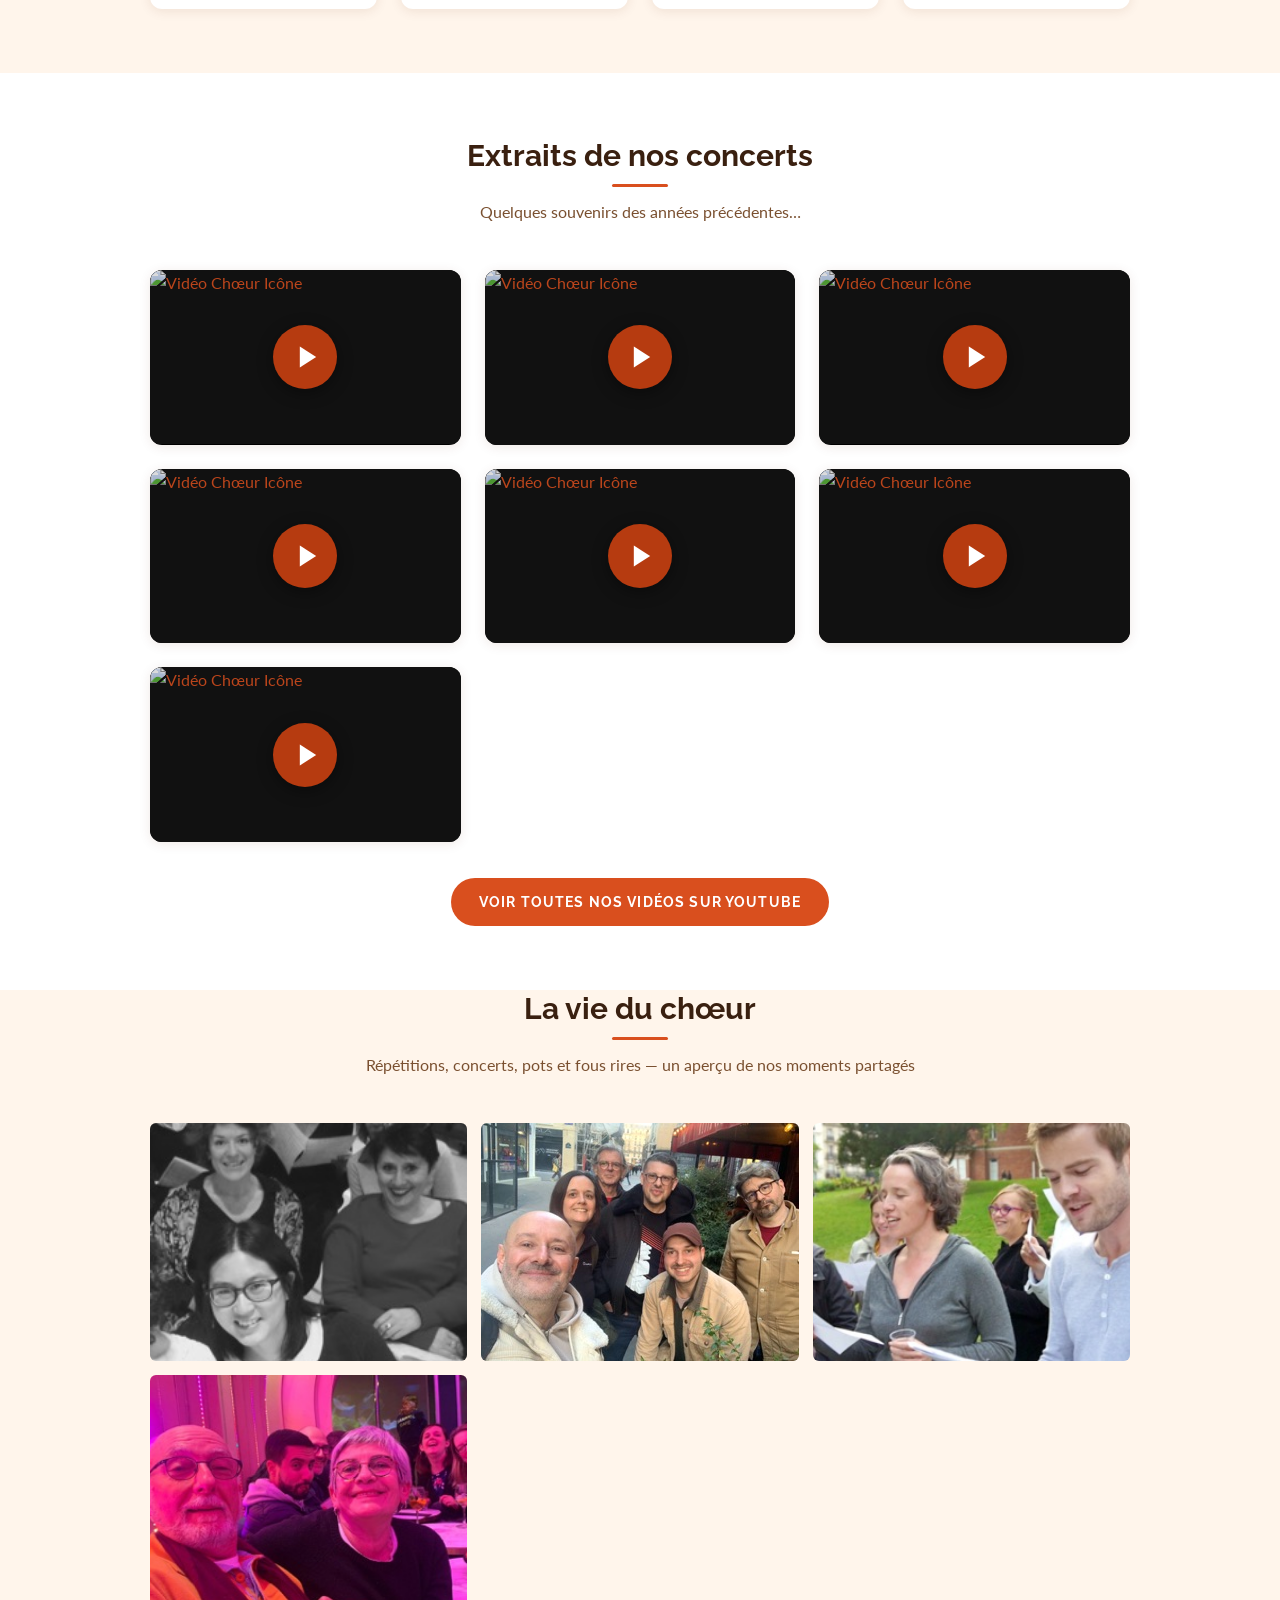
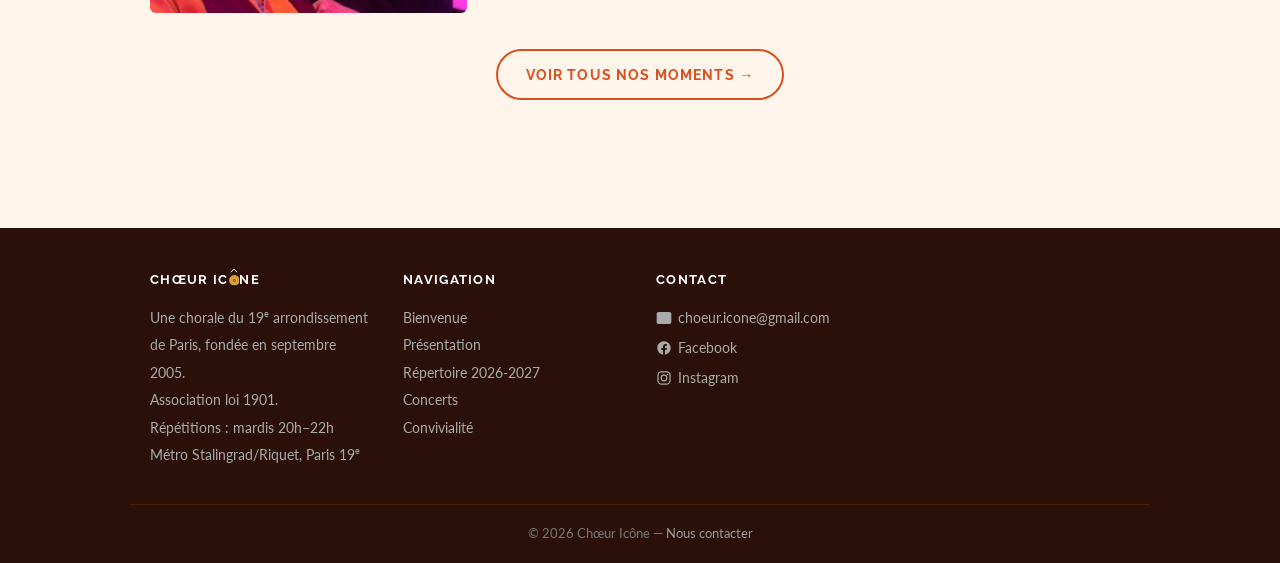
==== commit 1519c9a3: "modifs" ====
--- a/icone/index.html
+++ b/icone/index.html
@@ -76,7 +76,7 @@
     <div class="container">
       <div class="recruit-banner">
         <div>
-          <h2>Rentrée 2026 — Nous recrutons !</h2>
+          <h2>Rentrée 2026 <span class="title-dash">—</span> Nous recrutons&nbsp;!</h2>
           <div class="recruit-date">
             📅 À partir du mardi 8 septembre 2026
           </div>
@@ -138,7 +138,7 @@
         <div class="info-card">
           <div class="ic-icon">🎤</div>
           <h3>Direction</h3>
-          <p>Chœur dirigé et harmonisé par <strong>Yann Couécou</strong>, depuis la création en 2005.</p>
+          <p>Chœur dirigé par <strong>Yann Couécou</strong>, depuis la création en 2005, avec des chants harmonisés à 4 voix.</p>
         </div>
       </div>
     </div>
--- a/icone/style.css
+++ b/icone/style.css
@@ -208,6 +208,7 @@
 }
 .recruit-banner .recruit-icon { font-size: 3rem; flex-shrink: 0; }
 .recruit-banner h2 { color: var(--primary); margin-bottom: 8px; }
+.title-dash { font-size: .7em; }
 .recruit-banner p  { color: var(--text-light); line-height: 1.75; margin-bottom: 16px; }
 .recruit-date {
   display: inline-flex; align-items: center; gap: 8px;
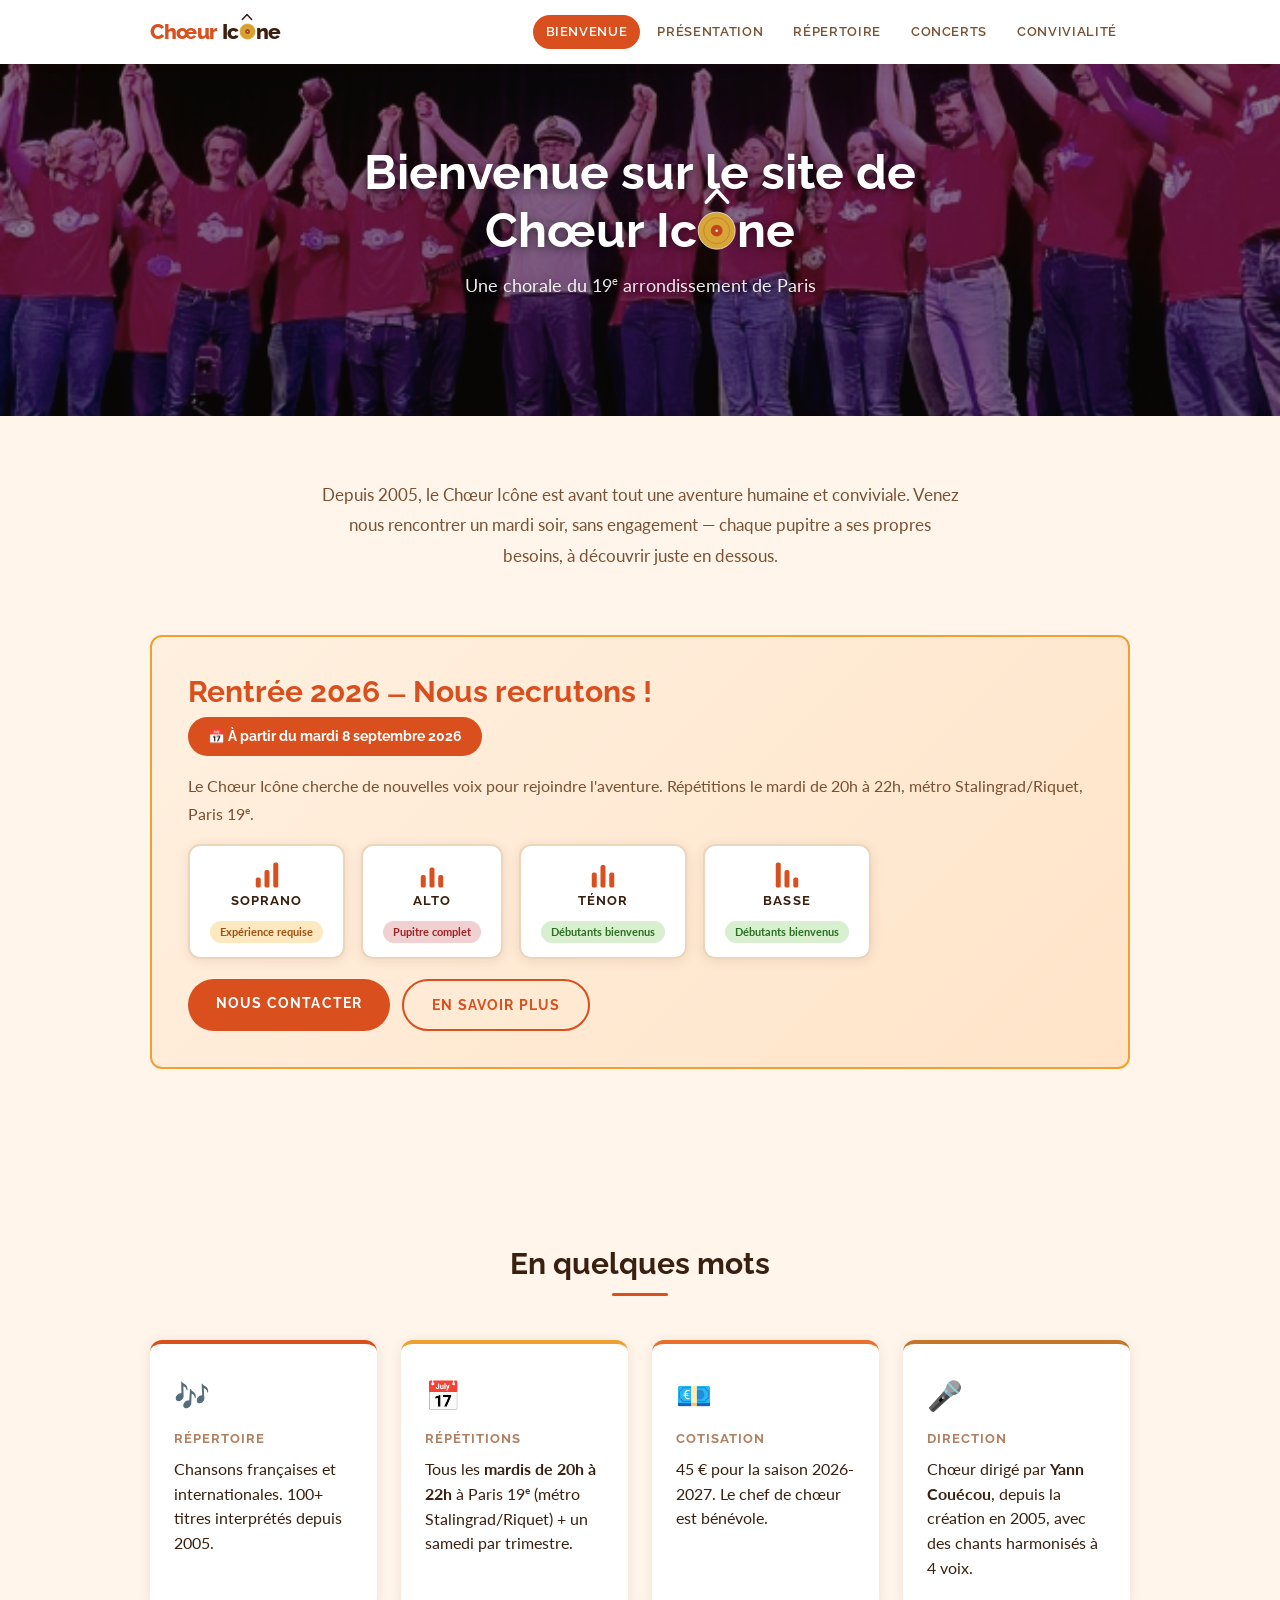
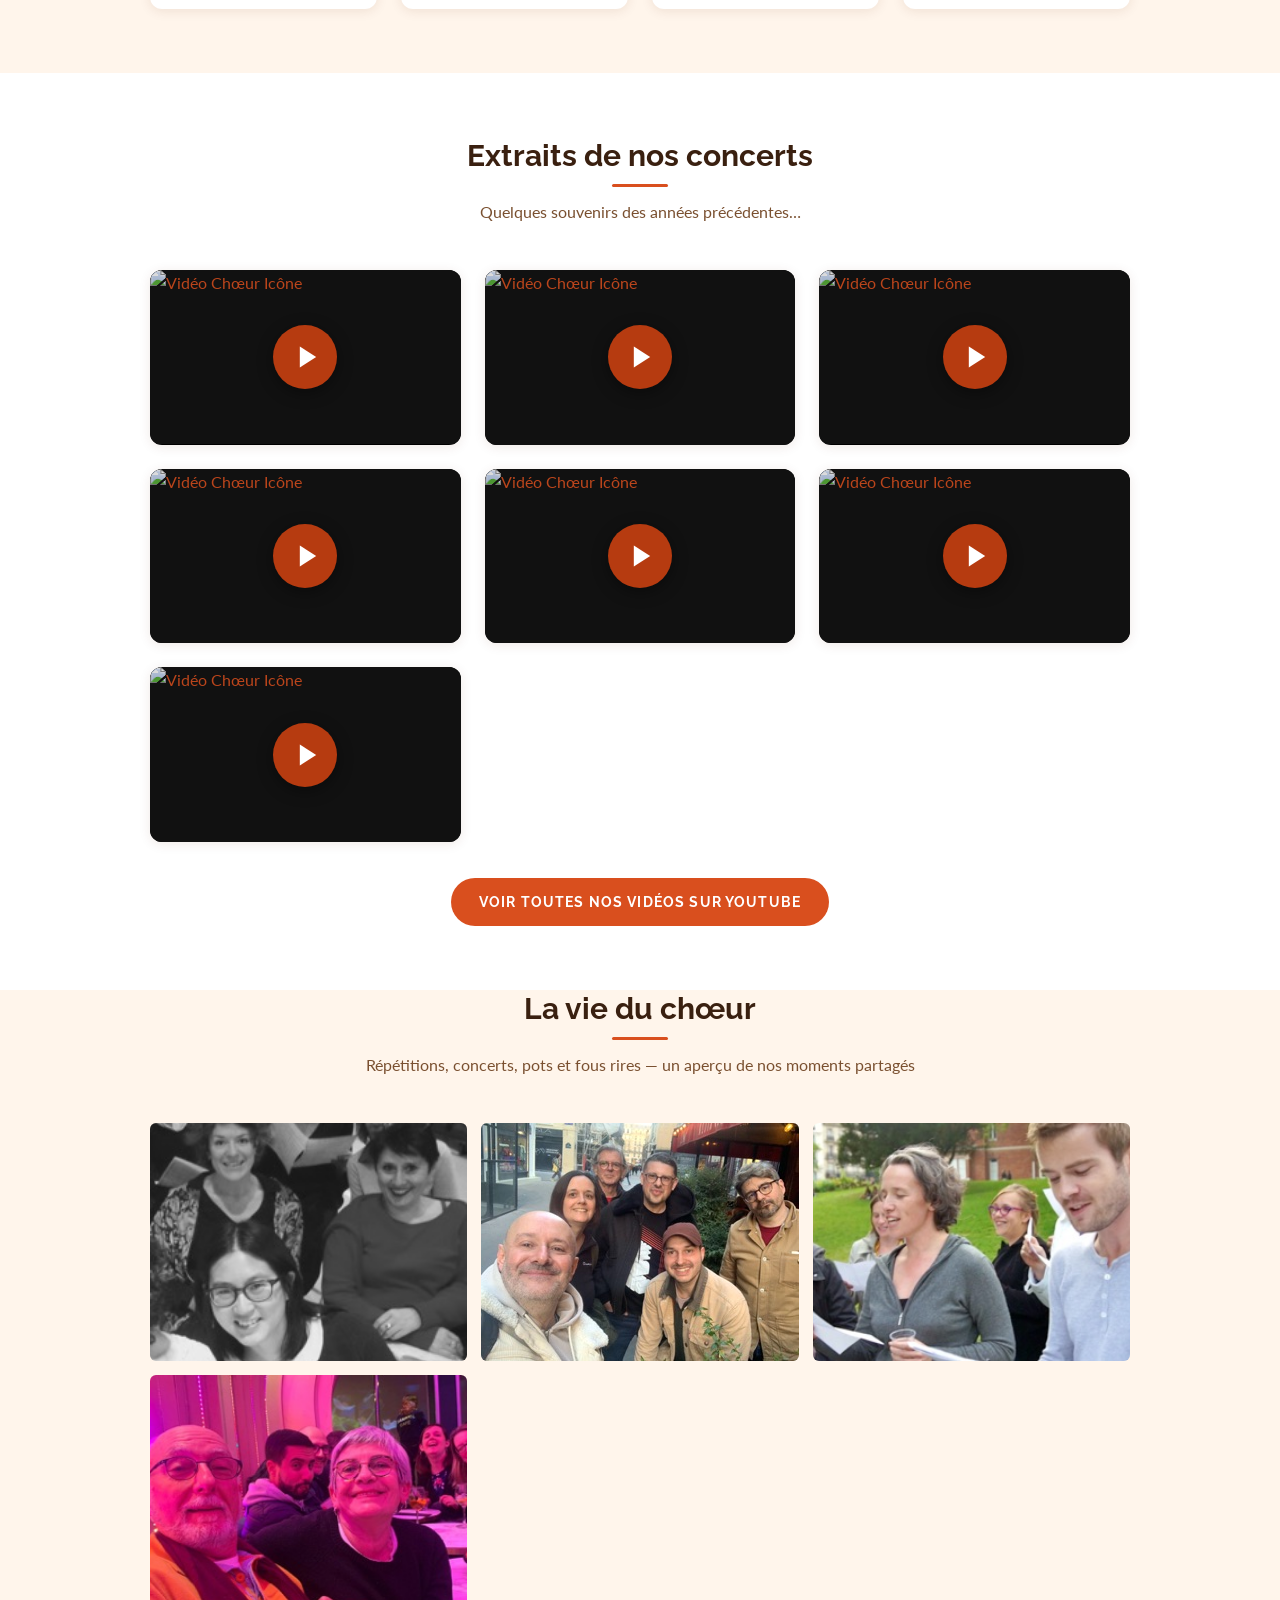
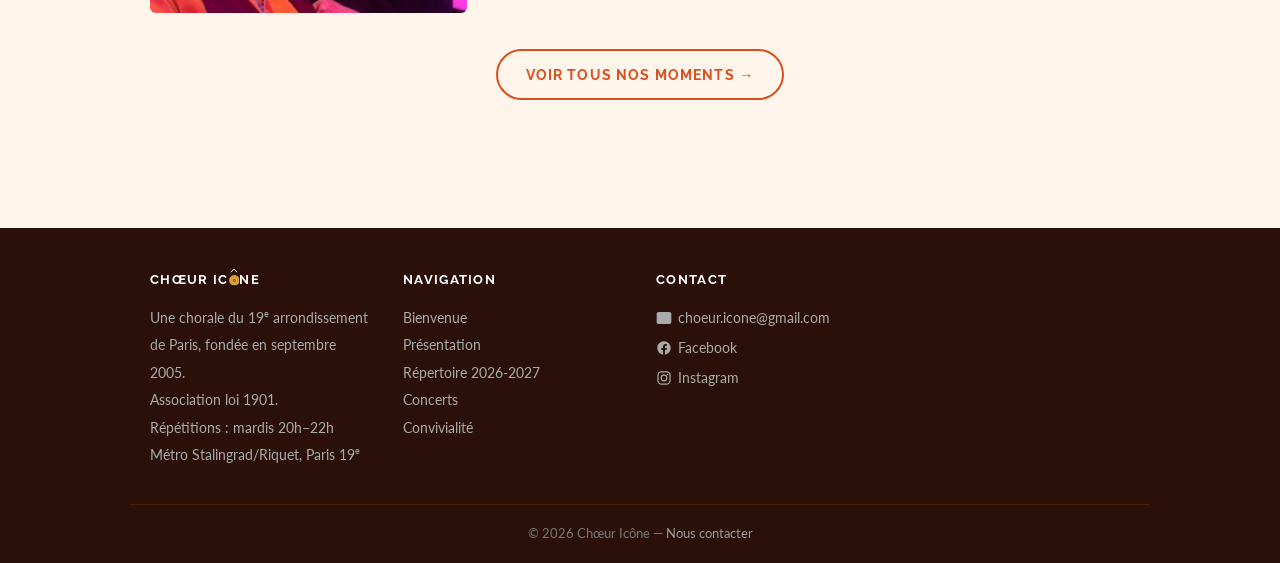
==== commit a887385c: "accueil" ====
--- a/icone/index.html
+++ b/icone/index.html
@@ -3,26 +3,26 @@
 <head>
   <meta charset="UTF-8">
   <meta name="viewport" content="width=device-width, initial-scale=1.0">
-  <title>Chœur Icône — Chorale pop à Paris, 19e arrondissement</title>
-  <meta name="description" content="Le Chœur Icône est une chorale pop parisienne du 19e arrondissement. Répertoire français et international, répétitions le mardi soir.">
-  <meta name="keywords" content="chorale, chorale Paris, chorale pop, chorale pop Paris, chœur amateur, chorale 19e arrondissement">
+  <title>Chœur Icône — Chorale de variété et pop française et internationale à Paris, 19e arrondissement</title>
+  <meta name="description" content="Le Chœur Icône est une chorale de variété et pop française et internationale parisienne du 19e arrondissement. Répertoire français et international, répétitions le mardi soir.">
+  <meta name="keywords" content="chorale, chorale Paris, chorale variété, chorale pop, chorale variété et pop française et internationale, chœur amateur, chorale 19e arrondissement">
   <link rel="icon" type="image/svg+xml" href="media/favicon-icone.svg">
   <meta property="og:type" content="website">
-  <meta property="og:title" content="Chœur Icône — Chorale pop à Paris, 19e arrondissement">
-  <meta property="og:description" content="Le Chœur Icône est une chorale pop parisienne du 19e arrondissement. Répertoire français et international, répétitions le mardi soir.">
+  <meta property="og:title" content="Chœur Icône — Chorale de variété et pop française et internationale à Paris, 19e arrondissement">
+  <meta property="og:description" content="Le Chœur Icône est une chorale de variété et pop française et internationale parisienne du 19e arrondissement. Répertoire français et international, répétitions le mardi soir.">
   <meta property="og:image" content="media/bienvenue/Accueil.jpg">
   <meta name="twitter:card" content="summary_large_image">
-  <meta name="twitter:title" content="Chœur Icône — Chorale pop à Paris, 19e arrondissement">
-  <meta name="twitter:description" content="Le Chœur Icône est une chorale pop parisienne du 19e arrondissement. Répertoire français et international, répétitions le mardi soir.">
+  <meta name="twitter:title" content="Chœur Icône — Chorale de variété et pop française et internationale à Paris, 19e arrondissement">
+  <meta name="twitter:description" content="Le Chœur Icône est une chorale de variété et pop française et internationale parisienne du 19e arrondissement. Répertoire français et international, répétitions le mardi soir.">
   <meta name="twitter:image" content="media/bienvenue/Accueil.jpg">
   <script type="application/ld+json">
   {
     "@context": "https://schema.org",
     "@type": "PerformingGroup",
     "name": "Chœur Icône",
-    "genre": "Chorale pop",
+    "genre": "Chorale de variété et pop française et internationale",
     "foundingDate": "2005-09",
-    "description": "Chorale pop parisienne fondée en 2005. Répertoire de chansons françaises et internationales, répétitions le mardi soir dans le 19e arrondissement de Paris.",
+    "description": "Chorale de variété et pop française et internationale parisienne fondée en 2005. Répertoire de chansons françaises et internationales, répétitions le mardi soir dans le 19e arrondissement de Paris.",
     "address": {
       "@type": "PostalAddress",
       "addressLocality": "Paris",
@@ -67,7 +67,7 @@
   <!-- ── Mot d'accueil ── -->
   <section class="section" style="padding-bottom:0;">
     <div class="container">
-      <p class="welcome-note">Que vous soyez chanteur confirmé ou simplement curieux de pousser la porte, vous serez accueilli avec plaisir. Depuis 2005, le Chœur Icône est avant tout une aventure humaine — venez nous rencontrer un mardi soir, sans engagement.</p>
+      <p class="welcome-note">Depuis 2005, le Chœur Icône est avant tout une aventure humaine et conviviale. Venez nous rencontrer un mardi soir, sans engagement — chaque pupitre a ses propres besoins, à découvrir juste en dessous.</p>
     </div>
   </section>
 
--- a/icone/style.css
+++ b/icone/style.css
@@ -343,6 +343,10 @@
   .voices-cards { flex-direction: column; }
   .recruit-banner { flex-direction: column; }
   .gallery-grid { grid-template-columns: repeat(2,1fr); gap: 8px; }
+  .lightbox-prev, .lightbox-next { width: 56px; height: 56px; font-size: 2.4rem; }
+  .lightbox-prev { left: 6px; }
+  .lightbox-next { right: 6px; }
+  .lightbox-close { font-size: 2.4rem; top: 10px; right: 12px; }
 }
 @media (max-width: 480px) {
   .repertoire-grid { grid-template-columns: repeat(2,1fr); gap: 14px; }
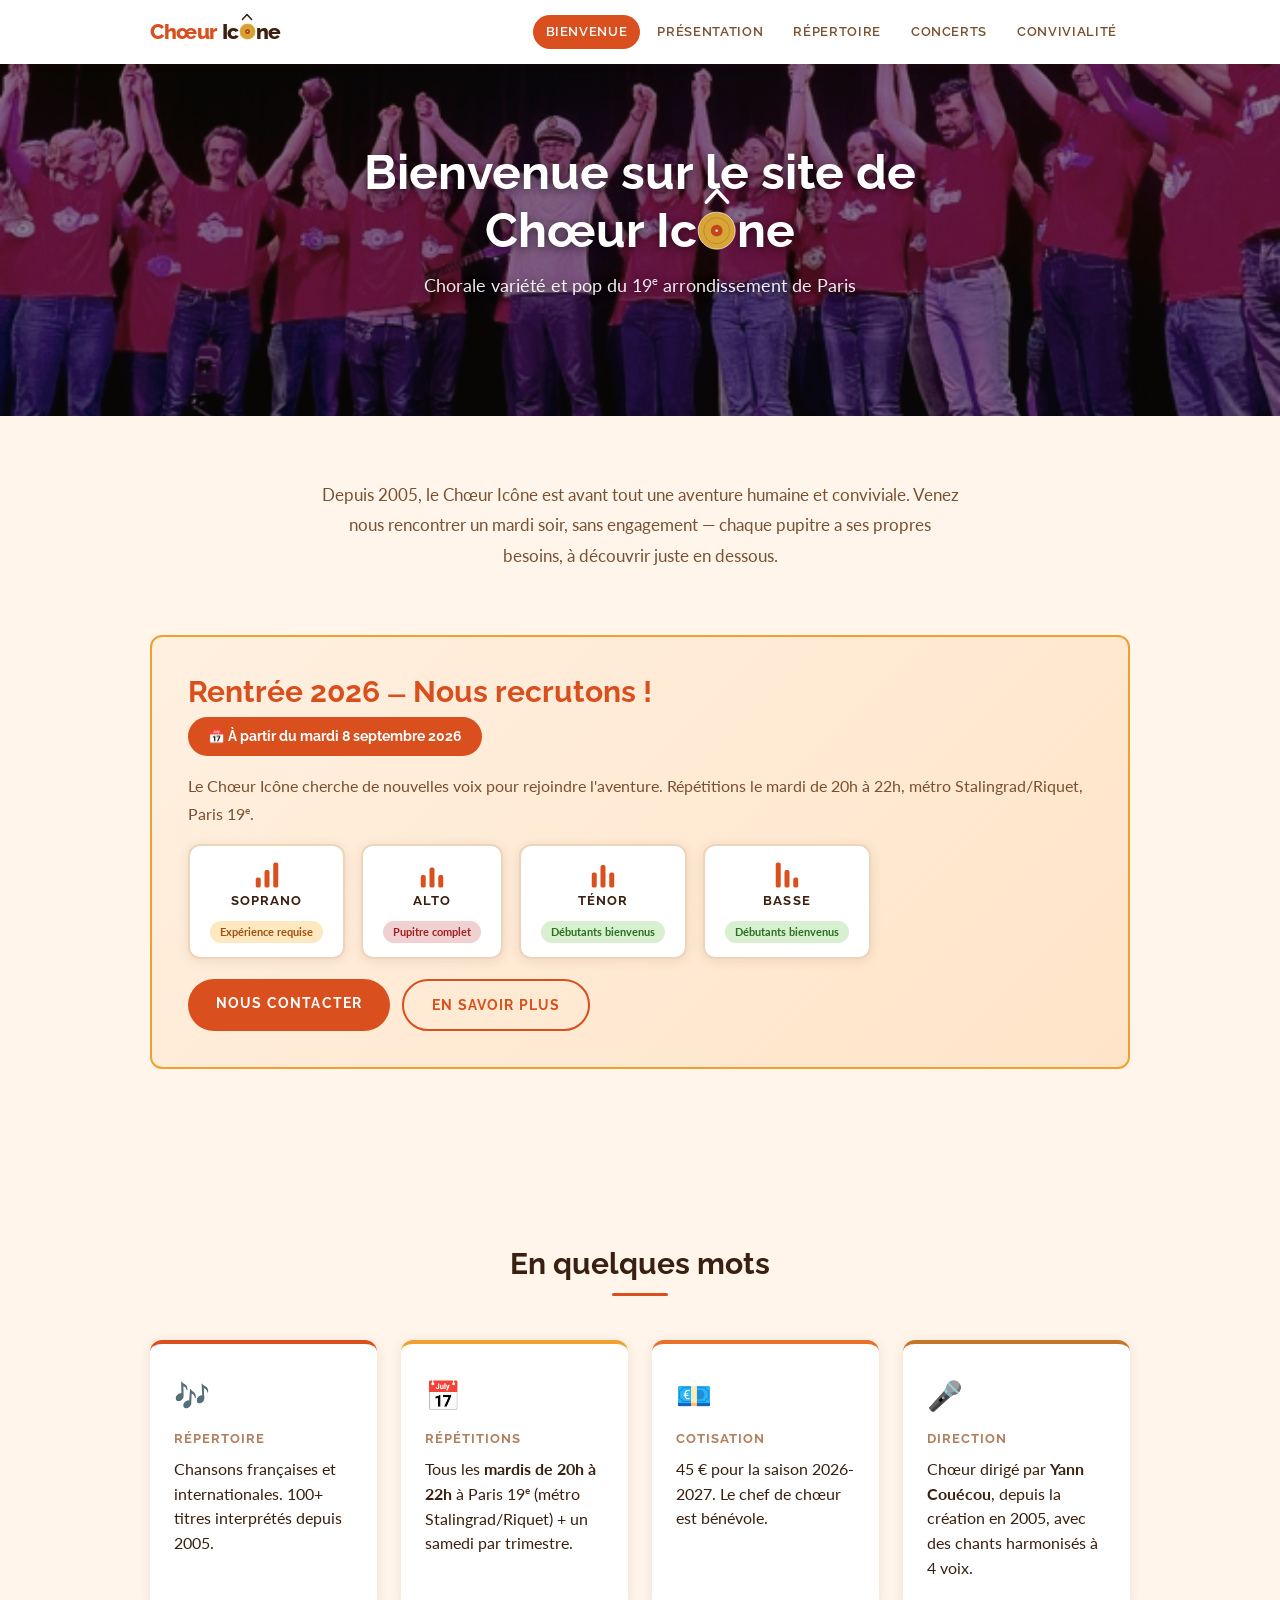
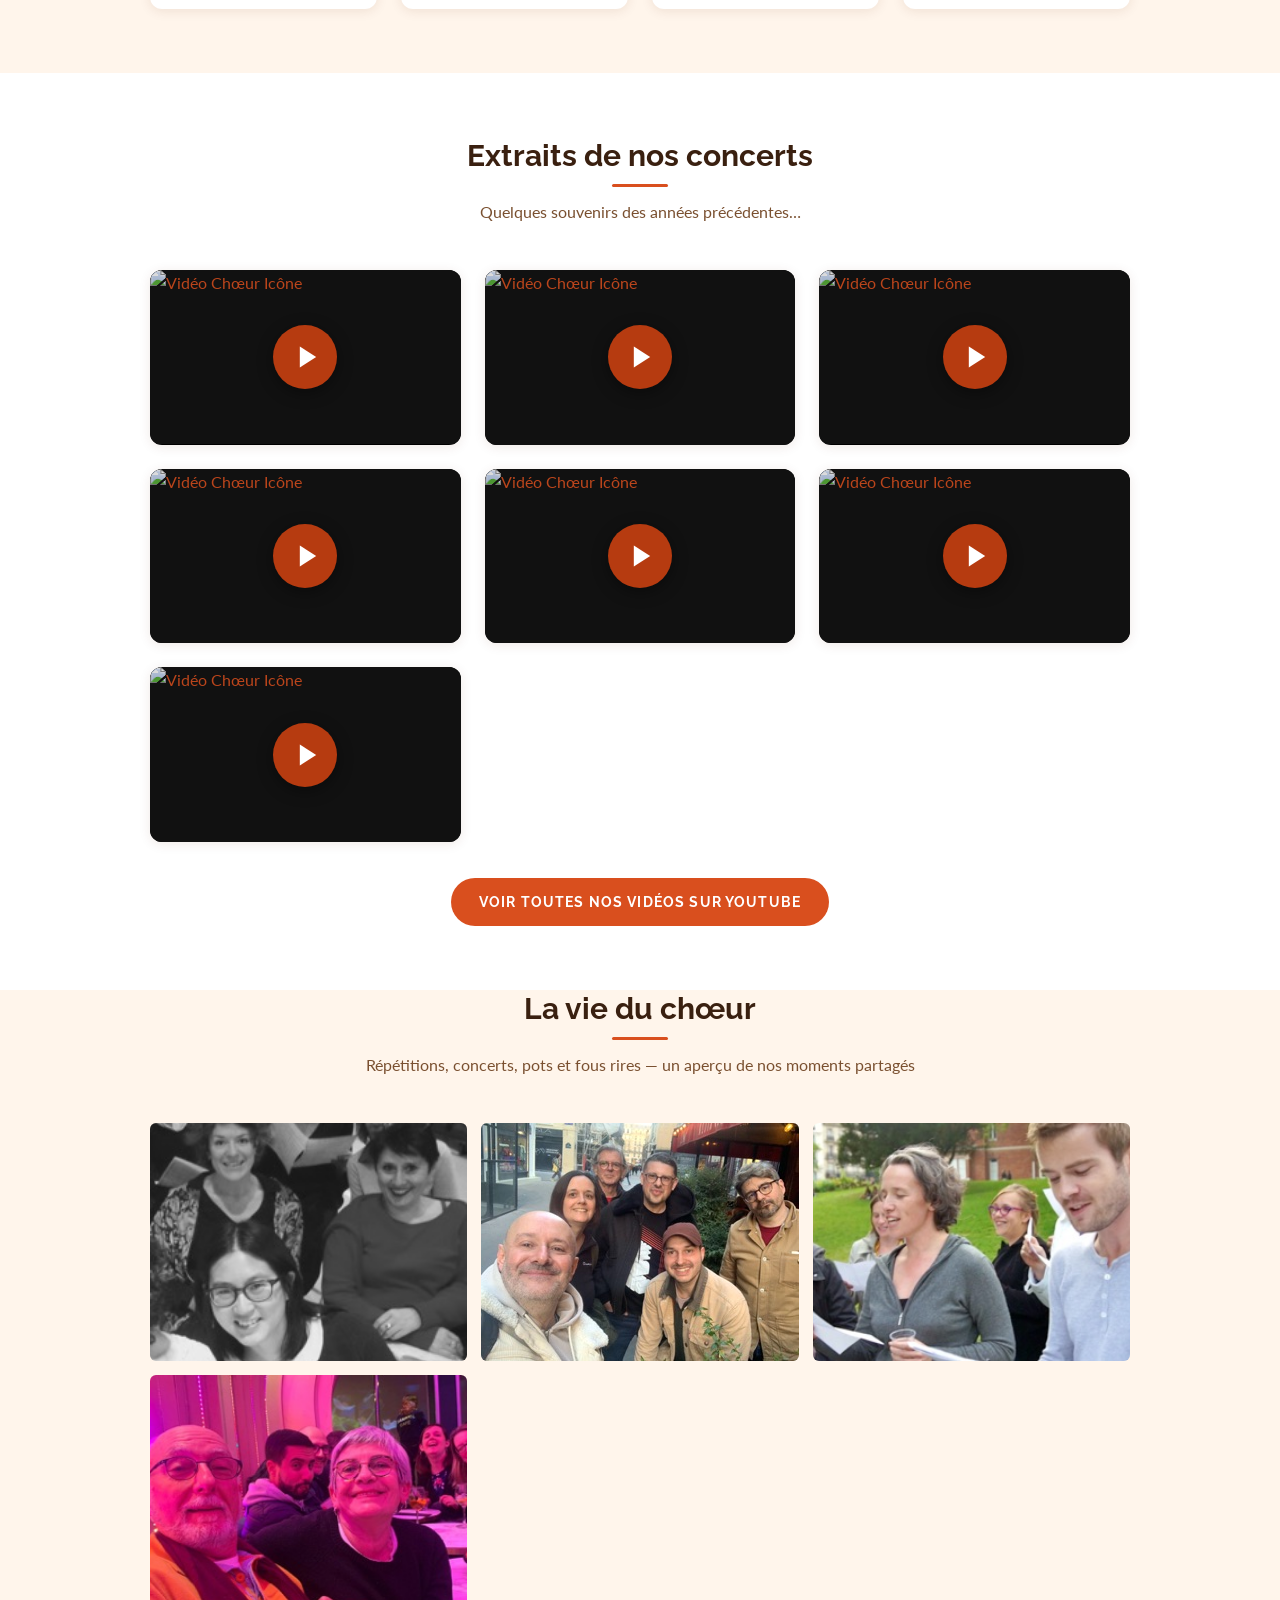
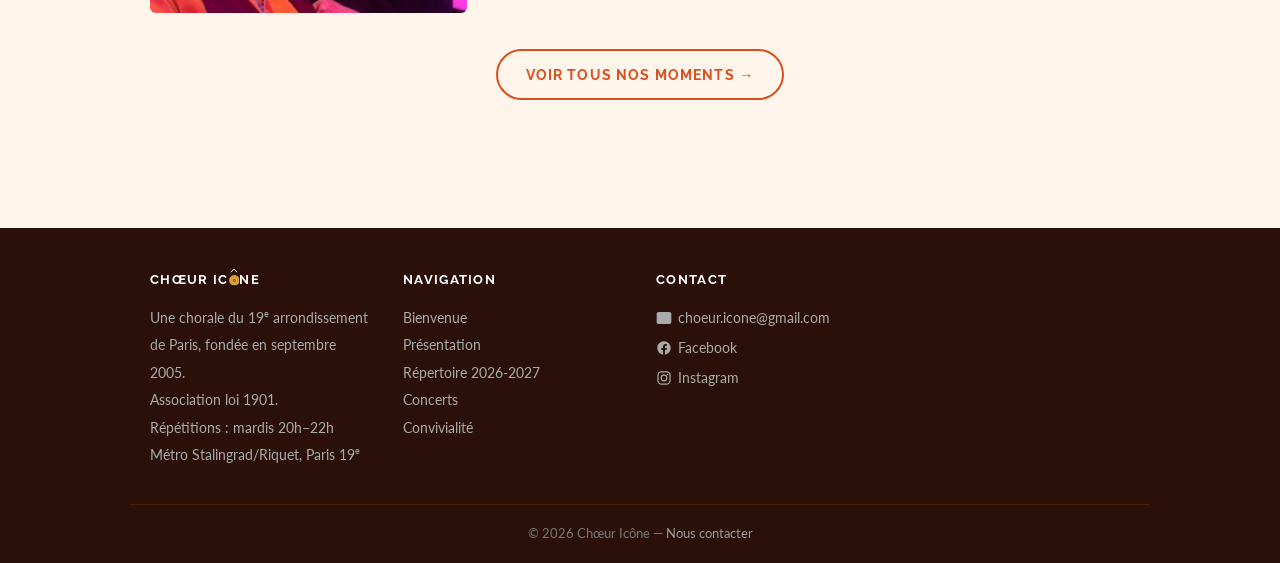
==== commit 487bc409: "titre" ====
--- a/icone/index.html
+++ b/icone/index.html
@@ -61,7 +61,7 @@
   <!-- ── Hero ── -->
   <section class="home-hero">
     <h1>Bienvenue sur le site de<br>Chœur Ic<span class="icone-mark" aria-hidden="true"><svg class="im-accent" viewBox="0 0 60 40"><path d="M6 34 L30 8 L54 34" fill="none" stroke="currentColor" stroke-width="8" stroke-linecap="round" stroke-linejoin="round"/></svg><svg class="im-disc" viewBox="0 0 100 100"><circle cx="50" cy="50" r="47" fill="#D9A536" stroke="#fff" stroke-width="2" stroke-opacity=".85"/><circle cx="50" cy="50" r="33" fill="none" stroke="#8B5E15" stroke-width="2" opacity=".45"/><circle cx="50" cy="50" r="15" fill="#C1461C"/><circle cx="50" cy="50" r="3" fill="#fff"/></svg></span>ne</h1>
-    <p class="subtitle">Une chorale du 19<sup>e</sup> arrondissement de Paris</p>
+    <p class="subtitle">Chorale variété et pop du 19<sup>e</sup> arrondissement de Paris</p>
   </section>
 
   <!-- ── Mot d'accueil ── -->
